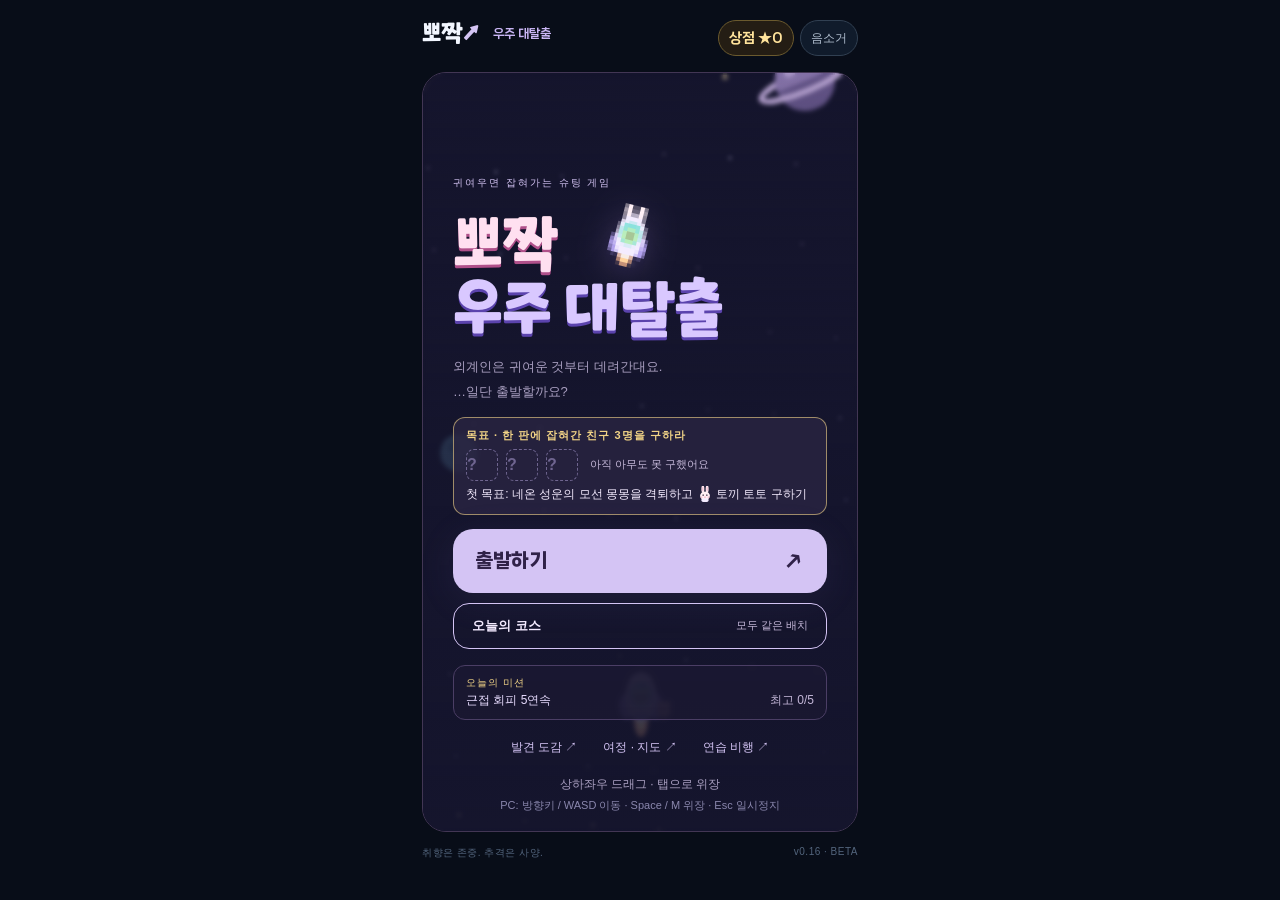
==== web/index.html @ 59419fda "뽀짝 우주 대탈출 v0.16 전체 프로젝트 올리기 - index.html: 웹에서 바로 하는 게임 (GitHub Pages 첫 화면) - web/: 게임 원본 (index.html" ====
<!doctype html>
<html lang="ko">
<head>
  <meta charset="UTF-8">
  <meta name="viewport" content="width=device-width,initial-scale=1,viewport-fit=cover">
  <meta name="theme-color" content="#15152d">
  <title>뽀짝 우주 대탈출</title>
  <link rel="stylesheet" href="style.css">
</head>
<body>
<main class="shell">
  <header>
    <a class="brand" href="./">뽀짝<span>↗&#xFE0E;</span> <small>우주 대탈출</small></a>
    <button id="hangar-open" class="icon shop-open">상점</button>
    <button id="haptic" class="icon" hidden>진동 ON</button>
    <button id="sound" class="icon" aria-label="효과음과 음악 켜기">음소거</button>
  </header>

  <section class="game menu" id="stage">
    <canvas id="game" aria-label="상하좌우로 드래그하여 외계인과 운석을 피하고 탭으로 위장하는 우주선 게임"></canvas>

    <div class="hud">
      <div><small>SCORE</small><strong id="score">0000</strong></div>
      <button id="pause" class="icon" aria-label="일시정지" hidden>Ⅱ</button>
      <div class="best"><small>BEST</small><strong id="best">0000</strong></div>
    </div>

    <div id="alien-panel" class="alien-panel" hidden>
      <div><span id="taste">? 미확인 방문자</span><span id="pursuit">둘러보는 중</span></div>
      <div id="chase-meter" class="chase-meter" role="progressbar" aria-label="외계인 포획 위험" aria-valuenow="0" aria-valuemin="0" aria-valuemax="100"><div id="chase-fill"></div></div>
    </div>
    <div id="boss-bar" class="boss-bar" hidden><div><span id="boss-name"></span><span id="boss-time"></span></div><div class="boss-hp"><div id="boss-fill"></div></div></div>
    <div id="notice" class="notice" role="status" aria-live="polite"></div>
    <div id="scene-caption" class="scene-caption" hidden></div>
    <div id="splash" class="splash" role="status" aria-live="assertive" hidden></div>
    <div id="coach" class="coach" role="status" aria-live="polite" hidden></div>

    <div id="panel" class="overlay">
      <div class="eyebrow">귀여우면 잡혀가는 슈팅 게임</div>
      <h1 class="title-ko">뽀짝<br><span>우주 대탈출</span><img id="mascot" class="rocket-mascot" alt="" aria-hidden="true"></h1>
      <p id="message">외계인은 귀여운 것부터 데려간대요.<br>…일단 출발할까요?</p>
      <div id="result" hidden></div>
      <div id="next-goal" class="next-goal" hidden></div>
      <div id="run-stats" class="run-stats" hidden></div>
      <button id="share" class="share-button" hidden>카톡으로 자랑하기</button>
      <div id="goal" class="goal"></div>
      <button id="start" class="primary">출발하기 <span>↗&#xFE0E;</span></button>
      <button id="course-start" class="course-button">오늘의 코스 <small id="course-best">모두 같은 배치</small></button>
      <div id="daily" class="daily"></div>
      <div class="panel-links"><button id="book-open" class="book-open">발견 도감 ↗&#xFE0E;</button><button id="journey-open" class="book-open">여정 · 지도 ↗&#xFE0E;</button><button id="tutorial-open" class="book-open">연습 비행 ↗&#xFE0E;</button></div>
      <div class="hint">상하좌우 드래그 · 탭으로 위장<br><small>PC: 방향키 / WASD 이동 · Space / M 위장 · Esc 일시정지</small></div>
      <div id="debug" class="debug" hidden></div>
    </div>

    <div id="play-tools" class="play-tools" hidden>
      <div><span id="status"></span><small id="effects"></small></div>
      <div class="tool-buttons"><div id="hyper-gauge" class="hyper-gauge" role="progressbar" aria-label="하이퍼 게이지" aria-valuemin="0" aria-valuemax="100" aria-valuenow="0" hidden><small>⚡</small><span><span id="hyper-fill"></span></span></div><button id="mask" class="mask-button" disabled>위장 ×1</button></div>
    </div>
    <div class="bottom"><span class="trip-wrap"><i></i> <b id="level">네온 성운</b> <span class="trip"><span id="trip-fill"></span></span><span id="trip-goal" class="trip-goal"></span></span><span id="time">00:00</span></div>

    <section id="item-book" class="item-book" role="dialog" aria-modal="true" aria-labelledby="book-title" hidden>
      <div class="book-head"><h2 id="book-title">발견 도감</h2><button id="book-close" class="icon close" aria-label="닫기">✕</button></div>
      <p class="book-rule">처음 보는 물건은 아직 알 수 없어요.<br>직접 먹고 만난 반응이 여기에 남아요.</p>
      <h3 data-h="{paw} 동물 취향" data-s="01–03"></h3><div id="book-animal" class="book-row"></div>
      <h3 data-h="{sparkle} 반짝이 취향" data-s="04–06"></h3><div id="book-shiny" class="book-row"></div>
      <h3 data-h="{swirl} 독특한 취향" data-s="07–09"></h3><div id="book-odd" class="book-row"></div>
      <div id="book-supply" class="book-supply"></div>
      <h3 class="pink" data-h="{antenna} 전리품" data-s="격추해야만 얻어요"></h3><div id="book-trophy" class="book-row trophy-row"></div>
      <p class="book-rule">♥ 표시가 있다면, 직접 본 외계인의 반응이에요.</p>
    </section>

    <section id="share-panel" class="share-panel" role="dialog" aria-modal="true" aria-labelledby="share-title" hidden>
      <div class="book-head"><h2 id="share-title">카톡으로 자랑하기</h2><button id="share-close" class="icon">닫기 ×</button></div>
      <p class="book-rule">이 메시지를 채팅방에 보내면, 친구가 링크를 눌렀을 때 아래 카드가 바로 열리고 같은 기록에 도전할 수 있어요.</p>
      <pre id="share-preview" class="share-preview"></pre>
      <button id="share-app" class="share-button" hidden>카톡·앱으로 보내기</button>
      <button id="share-copy" class="share-button">메시지 복사 → 카톡에 붙여 넣기</button>
      <h3>친구가 보게 될 카드</h3>
      <img id="share-card" class="share-card" alt="친구가 링크를 누르면 보게 될 결과 카드">
    </section>

    <section id="challenge" class="share-panel" role="dialog" aria-modal="true" aria-labelledby="challenge-title" hidden>
      <div class="book-head"><h2 id="challenge-title">친구의 기록</h2><button id="challenge-close" class="icon">닫기 ×</button></div>
      <p id="challenge-text" class="book-rule"></p>
      <img id="challenge-card" class="share-card" alt="친구가 보낸 결과 카드">
      <button id="challenge-go" class="primary">이 기록 깨기 <span>↗&#xFE0E;</span></button>
    </section>

    <section id="journey" class="item-book" role="dialog" aria-modal="true" aria-labelledby="journey-title" hidden>
      <div class="book-head"><h2 id="journey-title">여정 지도</h2><button id="journey-close" class="icon close" aria-label="닫기">✕</button></div>
      <p class="book-rule">행성 끝에는 모선이 기다려요. 모선을 격퇴하면 갇힌 친구를 구해요.</p>
      <h3 data-h="{rocket} 행성 지도" data-s="끝에서 모선이 기다려요"></h3><div id="journey-planets" class="jr-planets"></div>
      <h3 class="pink" data-h="{f_bunny} 구한 친구" data-s="구출 기록"></h3><div id="journey-friends" class="book-row friend-row"></div>
      <h3 class="gold" data-h="{core} 현상수배" data-s="모선을 잡으면 체포 도장"></h3><div id="journey-wanted" class="wanted-row"></div>
      <p class="book-rule">친구가 늘수록 기체가 귀여워져서… UFO가 더 자주 노려요.</p>
    </section>

    <section id="hangar" class="hangar" role="dialog" aria-modal="true" aria-labelledby="hangar-title" hidden>
      <div class="book-head"><h2 id="hangar-title">상점</h2><button id="hangar-close" class="icon close" aria-label="닫기">✕</button></div>
      <div class="hangar-wallet"><small>내 별조각</small><b id="hangar-stars">★ 0</b><span id="hangar-msg" class="hangar-msg" role="status" aria-live="polite"></span></div>
      <div class="hangar-stage">
        <canvas id="hangar-preview" aria-label="장착한 장식과 업그레이드된 우주선 미리보기"></canvas>
        <div class="hangar-level"><span id="hangar-rank">SCOUT</span><span id="hangar-count">장착 0 / 9</span></div>
      </div>
      <h3 class="hangar-h gold" data-h="{sparkle} 업그레이드" data-s="한 번 사면 계속"></h3>
      <div id="hangar-perks" class="skins perks"></div>
      <h3 class="hangar-h" data-h="{rocket} 기체 색" data-s="한 번 사면 계속"></h3>
      <div id="hangar-paints" class="skins"></div>
      <h3 class="hangar-h" data-h="{rocket} 불꽃 색" data-s="한 번 사면 계속"></h3>
      <div id="hangar-flames" class="skins"></div>
      <div class="hangar-info">
        <h3 class="hangar-h mint" data-h="{rabbit} 장식" data-s="구매 X · 판에서 먹으면 달려요"></h3>
        <p class="hangar-note small">게임오버면 떨어져요. 70초 넘어서 같은 장식을 3번 먹으면 황금 각인 — 다음 판부터 금빛으로 달려요.</p>
        <div id="hangar-parts" class="hangar-parts"></div>
        <h3 class="hangar-h pink" data-h="{antenna} 전리품" data-s="격추해야만 떨어져요"></h3>
        <div id="hangar-trophies" class="hangar-parts"></div>
      </div>
      <p class="hangar-note">★별조각은 UFO·모선 격추, 친구 구출, 행성 도착, 오늘의 미션, 버틴 시간으로 모이고 게임오버에도 남아요.<br>✦ 깊은 궤도에서 같은 장식을 3번 먹으면 황금 각인 — 그 뒤로는 먹을 때마다 금빛으로 달려요.</p>
    </section>
  </section>

  <footer><span>취향은 존중. 추격은 사양.</span><span>v0.16 · BETA</span></footer>
</main>
<div id="old-webview" class="old-webview" hidden>
  <b>WebView 업데이트가 필요해요</b>
  <p>이 기기의 Android System WebView가 너무 오래되어 게임을 실행할 수 없어요.<br>Play 스토어에서 "Android System WebView"(또는 Chrome)를 업데이트한 뒤 다시 열어 주세요.</p>
</div>
<script>
  // 오래된 WebView는 game.js를 해석하지 못해 빈 화면이 됩니다. 최신 문법을 쓴 한 줄이 실행되는지로 확인합니다.
  // (eval/new Function 없이 — 보안 정책(CSP)이 엄격한 곳에서도 동작)
  window.__NEON_SYNTAX_OK__ = ({ a: 1 })?.a ?? 0;
</script>
<script>
  (function () {
    var ok = window.__NEON_SYNTAX_OK__ === 1;
    if (!ok || !window.ResizeObserver) {
      document.getElementById('old-webview').hidden = false;
      document.querySelector('.shell').hidden = true;
      window.__NEON_OLD__ = true;
    }
  })();
</script>
<script src="game.js"></script>
</body>
</html>
---- web/style.css ----
/* ── 기본 ─────────────────────────────────────────── */
* { box-sizing: border-box; }
body { margin: 0; background: #080d18; color: #eef7ff; font-family: Arial, 'Malgun Gothic', sans-serif; }
button, a { -webkit-tap-highlight-color: transparent; }
button { font: inherit; cursor: pointer; }
button:disabled { cursor: default; }
button[hidden] { display: none; }
button:focus-visible, a:focus-visible { outline: 3px solid #fff; outline-offset: 4px; }
.ico { width: 16px; height: 16px; image-rendering: pixelated; vertical-align: -3px; }
.ico.big { width: 32px; height: 32px; vertical-align: middle; }
.q { display: block !important; margin: 0 auto; width: 32px; height: 32px; line-height: 32px; font-size: 20px; font-weight: 700; color: #6f6590; }
.book-supply .q { margin: 0; }

/* ── 레이아웃 ─────────────────────────────────────── */
.shell {
  width: min(100%, 480px); margin: auto;
  padding: calc(20px + env(safe-area-inset-top, 0px)) 22px calc(12px + env(safe-area-inset-bottom, 0px));
}
header { height: 52px; display: flex; align-items: flex-start; gap: 6px; }
.brand { margin-right: auto; font-size: 23px; font-weight: 900; text-decoration: none; color: #f2f6ff; letter-spacing: -2px; }
.brand > span { color: #d4c4f4; }
.brand small { font-size: 10px; letter-spacing: 1px; margin-left: 8px; vertical-align: middle; color: #8f9aaa; }
.icon { border: 1px solid #314052; border-radius: 20px; background: #101b2b; color: #b0bdce; font-size: 12px; padding: 8px 10px; white-space: nowrap; min-height: 36px; }
.game {
  height: calc(100vh - 118px); height: min(760px, calc(100dvh - 118px)); min-height: 480px;
  position: relative; border: 1px solid #423654; border-radius: 24px; overflow: hidden; background: #15152d;
}
canvas { display: block; width: 100%; height: 100%; touch-action: none; }
footer { display: flex; justify-content: space-between; font-size: 10px; color: #53657d; padding-top: 14px; letter-spacing: 0.5px; }

/* 앱(WebView) — 화면을 꽉 채움. 상태바·내비게이션바 여백은 Android 쪽에서 처리 */
html.app body { background: #15152d; }
html.app .shell { width: 100%; max-width: 560px; padding: 0; }
html.app header { height: 50px; padding: 8px 14px 0; }
html.app .game { height: calc(100vh - 50px); height: calc(100dvh - 50px); min-height: 0; border: 0; border-radius: 0; }
html.app footer { display: none; }

/* ── HUD ──────────────────────────────────────────── */
.hud { position: absolute; z-index: 4; top: 26px; left: 26px; right: 26px; display: flex; justify-content: space-between; align-items: flex-start; pointer-events: none; }
.hud button { pointer-events: auto; min-width: 44px; min-height: 44px; }
.hud small { display: block; font-size: 10px; letter-spacing: 2px; color: #8f8fb3; margin-bottom: 7px; }
.hud strong { font-size: 24px; font-weight: 500; font-variant-numeric: tabular-nums; letter-spacing: 2px; }
.best { text-align: right; }
.best strong { color: #dfcaff; font-size: 20px; }
.alien-panel { position: absolute; z-index: 2; top: 91px; left: 24px; right: 24px; font-size: 12px; color: #cec4e2; pointer-events: none; }
.alien-panel > div:first-child { display: flex; justify-content: space-between; gap: 8px; }
.alien-panel .hot { color: #ffb6d3; }
.chase-meter { height: 4px; background: #a390bc22; border-radius: 4px; margin-top: 9px; overflow: hidden; }
.chase-meter > div { height: 100%; width: 0; background: #ecb1d0; transition: width 0.1s linear; }
.notice {
  position: absolute; z-index: 2; top: 124px; left: 17px; right: 17px; text-align: center; font-size: 12px; color: #f7dbaa;
  pointer-events: none; line-height: 1.5; overflow: hidden; display: -webkit-box; -webkit-line-clamp: 2; -webkit-box-orient: vertical;
}
.notice:empty { display: none; }
.scene-caption { position: absolute; z-index: 2; top: 39%; left: 10px; right: 10px; text-align: center; font-size: 25px; color: #ffedcb; pointer-events: none; text-shadow: 0 2px 0 #15152d; }
.scene-caption.count { font-size: 56px; font-weight: 900; color: #fff0bf; }
.play-tools {
  position: absolute; z-index: 2; bottom: 44px; left: 22px; right: 22px; display: flex; justify-content: space-between; align-items: flex-end; gap: 8px;
  pointer-events: none; /* 빈 공간에서도 드래그가 캔버스로 전달되도록 */
}
.play-tools > div { color: #ead7ff; font-size: 12px; }
.play-tools small { display: block; font-size: 12px; margin-top: 5px; max-width: 220px; line-height: 1.7; }
.play-tools .lost { color: #9c8eae; font-size: 11px; }
.mask-button { white-space: nowrap; pointer-events: auto; border: 1px solid #9f88c3; border-radius: 15px; background: #342946; color: #f3e8ff; padding: 12px 14px; font-size: 13px; min-height: 44px; }
.mask-button:disabled { opacity: 0.48; }
.bottom { position: absolute; z-index: 1; left: 24px; right: 24px; bottom: 21px; display: flex; justify-content: space-between; font-size: 10px; color: #7d7aa0; letter-spacing: 1px; pointer-events: none; }
.bottom b { font-weight: 400; }
.bottom i { display: inline-block; background: #d4c4f4; width: 5px; height: 5px; border-radius: 50%; margin-right: 6px; }
.play-tools[hidden], .alien-panel[hidden], .scene-caption[hidden] { display: none; }

/* ── 시작 / 결과 패널 ─────────────────────────────── */
.overlay { position: absolute; z-index: 3; inset: 0; padding: 0 30px; display: flex; flex-direction: column; justify-content: center; background: linear-gradient(180deg, #15152d00, #15152d99 45%, #15152de8); backdrop-filter: blur(2px); }
.overlay[hidden] { display: none; }
.eyebrow { font-size: 10px; letter-spacing: 2px; color: #d4c4f4; margin-bottom: 22px; }
h1 { font-size: clamp(54px, 15vw, 78px); line-height: 0.94; letter-spacing: -5px; margin: 0; position: relative; font-weight: 900; }
h1 span { color: #c9b5f4; }
h1 .rocket-mascot { position: absolute; right: 4px; bottom: 6px; width: 64px; height: 64px; image-rendering: pixelated; }
.rocket-mascot { filter: drop-shadow(0 7px 16px #ac87df44); animation: bob 3s ease-in-out infinite; }
@keyframes bob { 0%, 100% { transform: translateY(0) rotate(-12deg); } 50% { transform: translateY(-8px) rotate(-4deg); } }
@media (prefers-reduced-motion: reduce) { .rocket-mascot { animation: none; } }
p { font-size: 13px; line-height: 1.9; color: #a99fc0; margin: 25px 0 28px; }
#result { font-size: 24px; color: #dfcaff; margin: -12px 0 22px; }
.primary { display: flex; justify-content: space-between; align-items: center; border: 0; border-radius: 20px; padding: 19px 22px; background: #d4c4f4; color: #302248; font-weight: 700; font-size: 14px; box-shadow: 0 7px 40px #ac87df14; }
.primary span { font-size: 23px; font-weight: 400; }
.item-guide { display: flex; justify-content: space-between; gap: 5px; font-size: 12px; color: #c2b4da; margin-top: 19px; flex-wrap: wrap; }
.book-open { border: 0; background: transparent; color: #d4c4f4; min-height: 44px; margin-top: 6px; font-size: 12px; }
.hint { text-align: center; font-size: 12px; line-height: 1.8; color: #a99fc0; margin-top: 4px; }
.hint small { color: #8a87ad; font-size: 11px; }

/* ── 도감 ─────────────────────────────────────────── */
.item-book, .hangar { position: absolute; inset: 0; z-index: 8; background: #1c1933; color: #f4ebff; padding: 17px 18px; overflow-y: auto; }
.hangar { z-index: 9; }
.item-book[hidden], .hangar[hidden] { display: none; }
.book-head { display: flex; justify-content: space-between; align-items: center; gap: 10px; }
.book-head h2 { font-size: 20px; margin: 0; }
.book-head .icon { min-height: 44px; }
.book-rule { font-size: 12px; line-height: 1.7; color: #c4b7d8; margin: 8px 0; }
.item-book h3 { font-size: 12px; color: #e0c9ef; margin: 10px 0 5px; }
.book-row { display: grid; grid-template-columns: repeat(3, minmax(0, 1fr)); gap: 7px; }
.book-item { background: #2b2643; border-radius: 10px; padding: 7px 3px; text-align: center; }
.book-item span { display: block; font-size: 12px; color: #f4ebff; }
.book-item small { display: block; font-size: 11px; color: #c7b9d9; margin-top: 3px; }
.book-icon { margin-bottom: 3px; line-height: 0; }
.book-count { color: #8f84a8 !important; font-size: 10px !important; }
.undiscovered small { color: #9c8eae; }
.book-reaction { color: #edb1d2 !important; }
.book-supply { margin-top: 9px; }
.book-supply .book-item { display: flex; align-items: center; justify-content: space-between; padding: 7px 10px; }
.book-supply .book-icon { margin: 0; }
.book-supply small { margin: 0; }
.book-supply .book-item > span:not(.book-icon) { margin-right: auto; margin-left: 7px; }
.item-book p:last-child { margin-bottom: 0; }

/* ── 꾸미기 ───────────────────────────────────────── */
.hangar { padding: 18px; }
.hangar-level { display: flex; justify-content: space-between; align-items: center; margin-top: 17px; font-size: 11px; color: #c8b4e4; }
.hangar-level > span:first-child { letter-spacing: 3px; color: #f2d487; }
#hangar-preview { display: block; width: 100%; height: 180px; touch-action: auto; }
.hangar-parts { display: grid; grid-template-columns: repeat(3, minmax(0, 1fr)); gap: 7px; }
.hangar-part { border: 1px solid #4b3e65; background: #29233e; color: #c7b8df; border-radius: 10px; min-height: 64px; padding: 6px 3px; }
.hangar-part[aria-pressed='true'] { background: #49365d; border-color: #efd68f; color: #fff0bf; }
.hangar-part > span { display: block; line-height: 0; }
.hangar-part > span.q { font-size: 21px; line-height: 32px; }
.hangar-part > small { display: block; margin-top: 3px; font-size: 11px; }
.hangar-part > em { display: block; font-style: normal; font-size: 10px; color: #a99fc0; margin-top: 2px; }
.hangar-part.locked .ico { opacity: 0.45; }
.hangar-part.locked:disabled { opacity: 0.75; }
.hangar-part.gold { border-color: #f6d47a; box-shadow: inset 0 0 0 1px #f6d47a55; }
.hangar-part.gold > em { color: #f6d47a; }
.hangar-part:disabled { cursor: default; }
.hangar-note { font-size: 12px; line-height: 1.7; color: #beafcf; margin: 13px 0 0; }

/* ── 작은 화면 ────────────────────────────────────── */
@media (max-height: 720px) {
  .shell { padding-top: calc(8px + env(safe-area-inset-top, 0px)); }
  header { height: 44px; }
  .game { min-height: 400px; height: calc(100vh - 89px); height: calc(100dvh - 89px); }
  .eyebrow { margin-bottom: 13px; }
  h1 { font-size: 56px; }
  p { margin: 15px 0; }
  footer { padding-top: 8px; }
}
@media (max-width: 360px) {
  .overlay { padding: 0 22px; }
  .alien-panel { left: 18px; right: 18px; }
  .play-tools { left: 16px; right: 16px; }
  h1 { font-size: 58px; }
  .brand small { display: none; }
  .item-book { padding: 17px 12px; }
  .book-row { gap: 5px; }
  .hangar { padding: 15px 13px; }
}

/* ── v0.9 ─────────────────────────────────────────── */
/* HUD 글자 그림자: 배경 띠를 옅게 해도 운석 위에서 읽히도록 */
.hud strong, .hud small, .alien-panel, .notice, .play-tools > div, .bottom {
  text-shadow: 0 0 3px #15152d, 0 1px 0 #15152d, 0 0 8px #15152dcc;
}
.daily { margin-top: 16px; padding: 10px 12px; border: 1px solid #4b3e65; border-radius: 12px; background: #1c1933cc; font-size: 12px; color: #e8dcff; display: grid; grid-template-columns: 1fr auto; gap: 2px 8px; }
.daily small { grid-column: 1 / -1; font-size: 10px; letter-spacing: 1px; color: #f2d487; }
.daily em { font-style: normal; color: #c4b7d8; white-space: nowrap; }
.daily b { color: #a5f8d5; font-weight: 700; }
.run-stats { margin: -10px 0 18px; display: grid; gap: 4px; font-size: 12px; color: #c4b7d8; }
.run-stats > div { display: flex; justify-content: space-between; gap: 10px; border-bottom: 1px dashed #3b3156; padding-bottom: 3px; }
.run-stats b { color: #f4ebff; font-weight: 500; text-align: right; }
.run-stats[hidden], .debug[hidden] { display: none; }
.debug { margin-top: 10px; font-size: 10px; color: #a5f8d5; }
.debug pre { white-space: pre-wrap; margin: 0 0 6px; font-family: monospace; }
.old-webview { max-width: 420px; margin: 30vh auto 0; padding: 0 24px; text-align: center; color: #eef7ff; }
.old-webview p { color: #c4b7d8; }
.old-webview[hidden], .shell[hidden] { display: none; }
@media (max-height: 760px) {
  .item-guide { display: none; }
  .daily { margin-top: 12px; }
  p { margin: 12px 0 16px; }
}
/* 결과 화면은 기록이 잘 보이도록 타이틀을 접습니다 */
.overlay.over .eyebrow, .overlay.over h1, .overlay.over .item-guide { display: none; }
.overlay.over p { margin-top: 0; }
.book-item .q { font-size: 20px; }
/* 메뉴(시작·일시정지·결과)가 열려 있으면 HUD를 숨겨 작은 화면에서도 겹치지 않게 */
.game.menu .hud, .game.menu .bottom, .game.menu .alien-panel, .game.menu .play-tools, .game.menu .notice { visibility: hidden; }
/* 하이퍼 드리프트 버튼: 충전됐을 때만 나타나 빛남 */
.tool-buttons { display: flex; gap: 8px; align-items: flex-end; pointer-events: none; }
.hyper-button { white-space: nowrap; pointer-events: auto; border: 1px solid #a5f8d5; border-radius: 15px; background: #183a35; color: #e6fff6; padding: 12px 14px; font-size: 13px; font-weight: 700; min-height: 44px; animation: hyperGlow 0.8s ease-in-out infinite alternate; }
@keyframes hyperGlow { from { box-shadow: 0 0 0 0 #a5f8d500; } to { box-shadow: 0 0 18px 2px #a5f8d588; } }
@media (prefers-reduced-motion: reduce) { .hyper-button { animation: none; box-shadow: 0 0 12px 2px #a5f8d566; } }

/* ── v0.10: 여정 · 보스 · 공유 ─────────────────────── */
.boss-bar { position: absolute; z-index: 2; top: 91px; left: 24px; right: 24px; font-size: 12px; color: #ffe0f0; pointer-events: none; text-shadow: 0 0 3px #15152d, 0 1px 0 #15152d; }
.boss-bar[hidden] { display: none; }
.boss-bar > div:first-child { display: flex; justify-content: space-between; gap: 8px; font-weight: 700; }
.boss-hp { height: 6px; margin-top: 7px; background: #4b3e6588; border-radius: 3px; overflow: hidden; }
.boss-hp > div { height: 100%; width: 100%; background: #ffb6d3; transition: width 0.1s linear; }
.trip-wrap { display: inline-flex; align-items: center; gap: 6px; }
.trip { display: inline-block; width: 64px; height: 4px; background: #4b3e6588; border-radius: 2px; overflow: hidden; vertical-align: middle; }
.trip > span { display: block; height: 100%; width: 0; background: #d4c4f4; }
.course-button { margin-top: 10px; display: flex; justify-content: space-between; align-items: center; gap: 8px; border: 1px solid #d4c4f4; border-radius: 16px; padding: 13px 18px; background: transparent; color: #f4ebff; font-weight: 700; font-size: 13px; }
.course-button small { font-weight: 400; color: #c4b7d8; font-size: 11px; }
.course-button[hidden] { display: none; }
.panel-links { display: flex; justify-content: center; gap: 18px; }
.share-button { margin: -8px 0 14px; border: 1px solid #a5f8d5; border-radius: 14px; padding: 11px 14px; background: #183a35; color: #e6fff6; font-weight: 700; font-size: 13px; }
.share-button[hidden], .share-text[hidden] { display: none; }
.share-text { width: 100%; min-height: 84px; margin: -6px 0 14px; border-radius: 10px; border: 1px solid #4b3e65; background: #1c1933; color: #f4ebff; font: 12px/1.5 monospace; padding: 8px; resize: none; }
.jr-planets { display: grid; gap: 6px; }
.jr-planet { display: grid; grid-template-columns: 14px 1fr auto; align-items: center; gap: 8px; background: #2b2643; border-radius: 10px; padding: 8px 10px; font-size: 12px; }
.jr-planet .dot { width: 12px; height: 12px; border-radius: 50%; }
.jr-planet small { color: #c4b7d8; font-size: 11px; }
.jr-planet.locked b { color: #6f6590; }
.wanted-row { display: grid; grid-template-columns: repeat(3, minmax(0, 1fr)); gap: 7px; }
.wanted { position: relative; background: #e9dcc2; color: #3b2b2b; border-radius: 6px; padding: 8px 6px 34px; text-align: center; overflow: hidden; min-height: 112px; }
.wanted small { display: block; font-size: 10px; letter-spacing: 2px; font-weight: 700; }
.wanted b { display: block; font-size: 11px; margin-top: 4px; line-height: 1.3; }
.wanted em { display: block; font-style: normal; font-size: 10px; color: #6b5a4a; margin-top: 4px; line-height: 1.3; }
.wanted i { position: absolute; inset: auto 0 8px 0; transform: rotate(-8deg); font-style: normal; font-weight: 900; font-size: 15px; color: #d6455d; border: 2px solid #d6455d; border-radius: 6px; width: 72%; margin: 0 auto; opacity: 0; }
.wanted.got i { opacity: 0.85; }
@media (max-height: 760px) { .course-button { margin-top: 8px; padding: 10px 16px; } }
/* 하이퍼 게이지: 근접 회피·아이템·격퇴로 차오름 */
.hyper-gauge { display: flex; align-items: center; gap: 5px; pointer-events: none; color: #a5f8d5; font-size: 12px; padding-bottom: 14px; }
.hyper-gauge[hidden] { display: none; }
.hyper-gauge > span { display: block; width: 46px; height: 6px; border-radius: 3px; background: #4b3e6588; overflow: hidden; }
.hyper-gauge > span > span { display: block; height: 100%; width: 0; background: #a5f8d5; transition: width 0.15s linear; }

/* ── v0.12: 큰 알림 · 목표 안내 ─────────────────── */
.splash { position: absolute; z-index: 6; top: 27%; left: 8px; right: 8px; text-align: center; pointer-events: none; }
.splash[hidden] { display: none; }
.splash b { display: block; font-size: clamp(34px, 11vw, 50px); font-weight: 900; letter-spacing: -1px; line-height: 1.05; color: #e6fff6;
  text-shadow: 0 0 22px var(--glow, #a5f8d5), 0 3px 0 #15152d, 0 0 2px #15152d; }
.splash small { display: block; margin-top: 10px; font-size: 14px; font-weight: 700; color: #f4ebff; text-shadow: 0 0 4px #15152d, 0 1px 0 #15152d; }
.splash small .ico { width: 20px; height: 20px; vertical-align: -5px; }
.splash.hyper { --glow: #a5f8d5; }
.splash.boss { --glow: #ff8fb8; }
.splash.boss b { color: #ffe0f0; }
.splash.win { --glow: #f6d47a; }
.splash.win b { color: #fff3c4; }
.splash.planet { --glow: #c9b5f4; }
.splash.planet b { font-size: clamp(24px, 7.5vw, 34px); color: #f4ebff; }
.splash.planet b .ico, .splash b .ico { width: 32px; height: 32px; vertical-align: -6px; }
.splash.show b { animation: splashPop 0.42s cubic-bezier(0.2, 1.6, 0.4, 1) both, splashPulse 0.5s ease-in-out 0.42s 3 alternate; }
.splash.show small { animation: splashUp 0.35s ease-out 0.12s both; }
@keyframes splashPop { from { transform: scale(0.3) rotate(-6deg); opacity: 0; } to { transform: scale(1) rotate(0); opacity: 1; } }
@keyframes splashPulse { to { transform: scale(1.06); } }
@keyframes splashUp { from { transform: translateY(10px); opacity: 0; } to { transform: none; opacity: 1; } }
@media (prefers-reduced-motion: reduce) { .splash.show b, .splash.show small { animation: none; } }
.goal { margin: 0 0 14px; padding: 10px 12px; border: 1px solid #f2d48799; border-radius: 12px; background: #2b2643cc; }
.goal small { display: block; font-size: 11px; letter-spacing: 1px; color: #f2d487; font-weight: 700; }
.goal-slots { display: flex; gap: 8px; margin: 6px 0 4px; }
.goal-slots .q { margin: 0; width: 32px; height: 32px; line-height: 30px; border: 1px dashed #6f6590; border-radius: 8px; font-size: 16px; }
.goal p { margin: 0; font-size: 12px; line-height: 1.6; color: #f4ebff; }
.goal p .ico { vertical-align: -4px; }
.overlay.over .goal { display: none; }
.next-goal { margin: -10px 0 14px; padding: 8px 10px; border-radius: 10px; background: #2b2643; border: 1px solid #f2d48799; font-size: 13px; color: #fff3c4; line-height: 1.5; }
.next-goal[hidden] { display: none; }
.trip-goal .ico { width: 16px; height: 16px; vertical-align: -4px; }
.overlay p#message { margin: 14px 0 12px; }
@media (max-height: 760px) { .goal { margin-bottom: 10px; padding: 8px 10px; } .goal-slots .ico.big, .goal-slots .q { width: 26px; height: 26px; line-height: 24px; } }

/* ── v0.13: 별조각 상점 · 전리품 ─────────────────── */
.hangar-wallet { display: flex; align-items: baseline; gap: 10px; margin-top: 8px; }
.hangar-wallet b { color: #ffe39b; font-size: 18px; }
.hangar-msg { font-size: 12px; color: #c4b7d8; }
.hangar-h { font-size: 12px; color: #e0c9ef; margin: 12px 0 6px; }
.hangar-part.shop { border-style: dashed; color: #e8dcff; }
.hangar-part.shop > em { color: #ffe39b; }
.hangar-part.shop .ico { opacity: 0.7; }
.hangar-part.armed, .skin.armed { border-color: #ffe39b; box-shadow: 0 0 0 2px #ffe39b55; }
.hangar-part.trophy { border-color: #ff8fb8; }
.hangar-part.trophy > em { color: #ffb6d3; }
.skins { display: grid; grid-template-columns: repeat(auto-fill, minmax(92px, 1fr)); gap: 7px; }
.skin { border: 1px solid #4b3e65; background: #29233e; color: #e8dcff; border-radius: 10px; padding: 7px 6px; text-align: left; display: grid; gap: 2px; }
.skin i { display: block; height: 10px; border-radius: 5px; margin-bottom: 3px; }
.skin small { font-size: 11px; }
.skin em { font-style: normal; font-size: 10px; color: #a99fc0; }
.skin.shop em { color: #ffe39b; }
.skin.on { border-color: #a5f8d5; background: #213a3a; }
.skin.on em { color: #a5f8d5; }
.ico.seen { filter: grayscale(0.7) brightness(0.8); opacity: 0.75; }
.goal-slots em { font-style: normal; font-size: 11px; color: #c4b7d8; align-self: center; margin-left: 4px; }
.lost-line { color: #ffb6d3; font-size: 12px; }
.hangar-part.info:disabled { opacity: 1; cursor: default; }
.hangar-part.info.locked:disabled { opacity: 0.55; }

/* ── v0.15: 결과 한 줄 · 공유 · 친구 기록 ─────────── */
.next-goal { display: flex; align-items: baseline; gap: 10px; padding: 8px 12px; }
.next-goal small { font-size: 11px; color: #f2d487; letter-spacing: 1px; white-space: nowrap; }
.next-goal b { font-size: 15px; color: #fff3c4; }
.run-stats details { margin-top: 2px; }
.run-stats summary { cursor: pointer; font-size: 12px; color: #a99fc0; padding: 4px 0; list-style: none; }
.run-stats summary::after { content: ' ▾'; }
.run-stats details[open] summary::after { content: ' ▴'; }
.run-stats details > div { display: flex; justify-content: space-between; gap: 10px; border-bottom: 1px dashed #3b3156; padding: 3px 0; }
.share-panel { position: absolute; inset: 0; z-index: 10; background: #1c1933; color: #f4ebff; padding: 17px 18px; overflow-y: auto; display: flex; flex-direction: column; gap: 10px; }
.share-panel[hidden] { display: none; }
.share-panel h3 { font-size: 12px; color: #e0c9ef; margin: 6px 0 0; }
.share-preview { margin: 0; padding: 12px; border-radius: 12px; background: #fef01b; color: #1c1c1c; font: 13px/1.6 -apple-system, 'Apple SD Gothic Neo', 'Malgun Gothic', sans-serif; white-space: pre-wrap; word-break: break-all; user-select: text; -webkit-user-select: text; }
.share-panel .share-button { margin: 0; }
.share-card { width: 100%; max-width: 360px; align-self: center; border-radius: 14px; box-shadow: 0 6px 24px #0008; }
#challenge .primary { margin-top: 4px; }
/* 작은 화면: 시작·결과 패널이 넘치지 않게 — 들어가면 가운데, 넘치면 스크롤 */
.overlay { overflow-y: auto; justify-content: flex-start; padding-top: 14px; padding-bottom: 14px; }
.overlay > :first-child { margin-top: auto; }
.overlay > :last-child { margin-bottom: auto; }
@media (max-height: 700px) {
  .overlay:not(.over) .eyebrow, .overlay .hint { display: none; }
  h1 { font-size: 44px; letter-spacing: -3px; }
  h1 .rocket-mascot { width: 48px; height: 48px; }
  .overlay p#message { margin: 8px 0; font-size: 12px; line-height: 1.6; }
  .goal { padding: 7px 10px; margin-bottom: 8px; }
  .goal p { font-size: 11px; }
  .primary { padding: 15px 20px; }
  .course-button { padding: 9px 14px; margin-top: 6px; }
  .daily { margin-top: 8px; padding: 7px 10px; }
  .book-open { min-height: 36px; }
}

/* ── v0.16 연습 비행(튜토리얼) · 별탄 업그레이드 ── */
.coach { position: absolute; z-index: 5; top: 158px; left: 16px; right: 16px; margin: 0 auto; max-width: 360px; padding: 12px 14px 12px;
  border-radius: 16px; background: #1b1638e6; border: 2px solid #c9b5f4; box-shadow: 0 6px 0 #0b0920aa; text-align: center; pointer-events: none; }
.coach[hidden] { display: none; }
.coach small { display: block; font-size: 11px; letter-spacing: 1px; color: #c9b5f4; font-weight: 700; }
.coach b { display: block; margin-top: 4px; font-size: 20px; line-height: 1.25; color: #fff; font-weight: 900; }
.coach span { display: block; margin-top: 4px; font-size: 12px; color: #e0d6f4; }
.coach span:empty { display: none; }
.coach button { pointer-events: auto; position: absolute; top: 6px; right: 8px; border: 0; background: transparent; color: #a99fc0; font-size: 11px; padding: 4px 6px; text-decoration: underline; }
.coach.ok { border-color: #a5f8d5; }
.coach.ok b { color: #a5f8d5; animation: coachPop 0.35s cubic-bezier(0.2, 1.6, 0.4, 1) both; }
@keyframes coachPop { from { transform: scale(0.7); opacity: 0; } to { transform: scale(1); opacity: 1; } }
.mask-button.tut-pulse { animation: tutPulse 0.7s ease-in-out infinite alternate; border-color: #ffe39b; }
@keyframes tutPulse { from { box-shadow: 0 0 0 0 #ffe39b00; transform: scale(1); } to { box-shadow: 0 0 0 7px #ffe39b66; transform: scale(1.08); } }
@media (prefers-reduced-motion: reduce) { .mask-button.tut-pulse, .coach.ok b { animation: none; } }
.skins.perks { grid-template-columns: 1fr; }
.skin.perk i { background: linear-gradient(90deg, #fff1a5 30%, #f6d47a 30% 65%, #a5f8d5 65%); }
.skin.perk:disabled { opacity: 1; }
@media (max-height: 700px) { .coach { top: 128px; padding: 9px 12px; } .coach b { font-size: 17px; } }
.panel-links { flex-wrap: wrap; gap: 6px 14px; }
.coach.under { opacity: 0; }
.hangar-part.info { text-align: center; cursor: default; border-style: dashed; }
.hangar-note.small { margin: 2px 0 6px; font-size: 11px; }
.hangar-wallet b { color: #ffe39b; white-space: nowrap; }
/* v0.16 게임 이름: 뽀짝 우주 대탈출 */
h1.title-ko { font-size: clamp(34px, 12vw, 62px); letter-spacing: -2px; line-height: 1.02; }
h1.title-ko span { white-space: nowrap; }
h1.title-ko .rocket-mascot { top: 2px; bottom: auto; }
@media (max-height: 760px) { h1.title-ko { font-size: min(46px, 11.5vw); } }
.brand { letter-spacing: -1px; }

/* ═══ v0.16 디자인 정리: 제목·알림 = 원스토어 모바일 POP체(fonts/LICENSE-ONEMobilePOP.txt) · 보조 = 나눔스퀘어 네오(OFL) · 상점 · 도감 · 여정 ═══ */
@font-face { font-family: 'OnePop'; src: url('fonts/onemobilepop.woff') format('woff'); font-display: swap; } /* 게임 제목 로고 전용(로고 사용 허용 글꼴) */
@font-face { font-family: 'NSN'; src: url('fonts/nsn-eb.woff2') format('woff2'); font-weight: 800; font-display: swap; }
@font-face { font-family: 'NSN'; src: url('fonts/nsn-hv.woff2') format('woff2'); font-weight: 900; font-display: swap; }
:root { --label: 'NSN', 'Apple SD Gothic Neo', 'Malgun Gothic', sans-serif; --cute: 'OnePop', 'Apple SD Gothic Neo', 'Malgun Gothic', sans-serif; --card: #2c2548; --card2: #241f3d; --line: #ffffff14; }
.brand, h1.title-ko, .book-head h2, .splash b, .coach b, .primary, .wanted b, .hangar-wallet b, .item-book h3, .hangar-h, .share-panel h2, .shop-open { font-family: var(--cute); font-weight: 400; }
.brand { font-size: 25px; letter-spacing: 0; }
.brand small { font-family: var(--cute); font-size: 12px; letter-spacing: 0; color: #c9b5f4; }
h1.title-ko { letter-spacing: 0; line-height: 1.04; color: #ffe0f0; text-shadow: 0 4px 0 #b0508a, 0 0 18px #ff8fb855; }
h1.title-ko span { color: #d9c8ff; text-shadow: 0 4px 0 #5b43ad, 0 0 18px #a58bff55; }
.splash b { letter-spacing: 0; }
.coach b { font-size: 22px; }
.primary { font-size: 20px; }
.shop-open { font-size: 14px; color: #ffe39b; border-color: #6b5a2e; background: #241d14; }

/* 공통 창(상점·도감·여정·공유) */
.item-book, .hangar, .share-panel {
  background: radial-gradient(130% 55% at 50% 0%, #34296a 0%, #1f1a3d 48%, #181430 100%) fixed, #181430;
  padding: 0 16px 22px;
}
.book-head { position: sticky; top: 0; z-index: 3; margin: 0 -16px 4px; padding: 14px 16px 10px;
  background: linear-gradient(180deg, #221c45 70%, #221c4500); }
.book-head h2 { font-size: 26px; color: #fff; display: flex; align-items: center; gap: 8px; text-shadow: 0 3px 0 #120e28; }
.chip { font-family: var(--cute); font-style: normal; font-size: 13px; color: #1c1933; background: #c9b5f4; border-radius: 99px; padding: 3px 9px 2px; text-shadow: none; }
.icon.close { width: 42px; height: 42px; min-height: 42px; padding: 0; border-radius: 50%; font-size: 15px; color: #f4ebff; background: #ffffff12; border: 1px solid #ffffff22; }
.book-rule { background: #ffffff0a; border: 1px solid var(--line); border-radius: 12px; padding: 9px 12px; margin: 4px 0 6px; font-size: 12px; line-height: 1.6; }

/* 섹션 제목: 왼쪽 색 막대 + 도트 아이콘 + 오른쪽 설명 */
.item-book h3, .hangar-h { --acc: #c9b5f4; display: flex; align-items: center; gap: 8px; margin: 20px 0 9px; font-size: 17px; color: #f4ebff; }
.item-book h3 > span, .hangar-h > span { display: inline-flex; align-items: center; gap: 6px; }
.item-book h3 .ico, .hangar-h .ico { width: 22px; height: 22px; }
.item-book h3::before, .hangar-h::before { content: ''; width: 4px; height: 18px; border-radius: 2px; background: var(--acc); flex: none; }
.item-book h3 > small, .hangar-h > small { margin-left: auto; font-family: Arial, 'Malgun Gothic', sans-serif; font-size: 11px; color: #a99fc0; }
.item-book h3.pink, .hangar-h.pink { --acc: #ff8fb8; }
.item-book h3.gold, .hangar-h.gold { --acc: #f6d47a; }
.hangar-h.mint { --acc: #a5f8d5; }
#book-animal { --acc: #a5f8d5; } #book-shiny { --acc: #f6d47a; } #book-odd { --acc: #c9b5f4; } .trophy-row, .friend-row { --acc: #ff8fb8; }

/* 카드 */
.book-item, .hangar-part, .skin, .jr-planet {
  background: linear-gradient(180deg, var(--card) 0%, var(--card2) 100%); border: 1px solid var(--line); border-radius: 14px;
  box-shadow: inset 0 1px 0 #ffffff14, 0 3px 0 #0f0c22;
}
.book-row, .hangar-parts { gap: 8px; }
.book-item, .hangar-part { padding: 10px 4px 9px; min-height: 108px; display: flex; flex-direction: column; align-items: center; }
.book-icon, .hangar-part > span { width: 46px; height: 46px; margin: 0 auto 6px; border-radius: 50%; display: grid !important; place-items: center; line-height: 0;
  background: #17132c; box-shadow: inset 0 0 0 2px var(--acc, #4b3e65), 0 0 12px -4px var(--acc, transparent); }
.book-item span:not(.book-icon) { font-family: var(--cute); font-size: 14px; }
.book-item small { font-size: 11px; line-height: 1.35; }
.book-count { display: inline-block; margin-top: 6px !important; padding: 1px 8px; border-radius: 99px; background: #17132c; color: #c9b5f4 !important; }
.book-item.undiscovered, .hangar-part.locked { background: repeating-linear-gradient(135deg, #221d3a 0 6px, #1f1a35 6px 12px); box-shadow: inset 0 0 0 1px #ffffff10; }
.book-item.undiscovered .book-icon, .hangar-part.locked > span { box-shadow: inset 0 0 0 2px #3b3358; }
.book-item .q, .hangar-part > span.q { font-family: var(--cute); font-size: 22px; line-height: 1; color: #6f6590; }
.book-item.undiscovered span:not(.book-icon) { color: #8f84a8; }
.book-supply .book-item { min-height: 0; flex-direction: row; padding: 9px 12px; }
.book-supply .book-icon { width: 34px; height: 34px; margin: 0; }

/* 상점 */
.hangar-wallet { display: grid; grid-template-columns: auto 1fr; grid-template-areas: 'label label' 'num msg'; align-items: center; column-gap: 12px; row-gap: 0;
  margin-top: 2px; padding: 11px 16px; border-radius: 16px; background: linear-gradient(135deg, #4a3a16, #2b2414); border: 1px solid #f6d47a66; box-shadow: inset 0 1px 0 #fff3c433, 0 3px 0 #0f0c22; }
.hangar-wallet > small { grid-area: label; font-size: 11px; color: #e8d39b; }
.hangar-wallet b { grid-area: num; font-size: 32px; line-height: 1.1; color: #ffe39b; text-shadow: 0 3px 0 #7a5a12; }
.hangar-wallet .hangar-msg { grid-area: msg; font-size: 12px; line-height: 1.45; color: #f4e6c0; }
.hangar-stage { position: relative; margin-top: 12px; border-radius: 18px; overflow: hidden; border: 1px solid var(--line);
  background: radial-gradient(60% 70% at 50% 60%, #3b2f73 0%, #1c1736 70%); box-shadow: inset 0 -18px 0 #1a1530; }
.hangar-stage canvas { display: block; }
.hangar-stage .hangar-level { position: absolute; left: 12px; right: 12px; top: 10px; margin: 0; }
.hangar-level > span { background: #17132ccc; border-radius: 99px; padding: 3px 10px; }
.skins { gap: 8px; grid-template-columns: repeat(auto-fill, minmax(96px, 1fr)); }
.skin { padding: 10px 8px; gap: 4px; justify-items: start; min-height: 86px; align-content: start; }
.skin i { width: 30px; height: 30px; border-radius: 50%; margin: 0 0 3px; box-shadow: inset 0 0 0 2px #ffffff33, 0 2px 0 #0f0c22; }
.skin small { font-size: 12px; color: #f4ebff; }
.skin em { font-size: 11px; font-weight: 700; border-radius: 99px; padding: 2px 8px; background: #17132c; }
.skin.shop em { background: #ffe39b22; color: #ffe39b; }
.skin.on { background: linear-gradient(180deg, #24463f, #1c3430); border-color: #a5f8d588; }
.skin.on em { background: #a5f8d522; }
.skin.armed { animation: armedPulse 0.5s ease-in-out infinite alternate; }
@keyframes armedPulse { to { box-shadow: 0 0 0 3px #ffe39b88, 0 3px 0 #0f0c22; } }
.skins.perks { grid-template-columns: 1fr; }
.skin.perk { grid-template-columns: 40px 1fr auto; grid-template-areas: 'ic name price'; align-items: center; min-height: 0; padding: 11px 12px; }
.skin.perk i { grid-area: ic; width: 36px; height: 36px; border-radius: 12px; margin: 0;
  background: radial-gradient(circle at 50% 45%, #fff6c8 0 22%, #f6d47a 23% 45%, #6b4f12 46%); }
.skin.perk small { grid-area: name; font-size: 13px; line-height: 1.4; }
.skin.perk em { grid-area: price; }
.hangar-info { margin-top: 22px; padding: 2px 12px 12px; border-radius: 16px; border: 1px dashed #ffffff22; background: #ffffff06; }
.hangar-info .hangar-h { margin-top: 14px; }
.hangar-part { min-height: 100px; }
.hangar-part > small { font-family: var(--cute); font-size: 13px; }
.hangar-part.gold { box-shadow: inset 0 0 0 1px #f6d47a88, 0 3px 0 #0f0c22; --acc: #f6d47a; }
.hangar-part.trophy { --acc: #ff8fb8; }
#hangar-parts { --acc: #a5f8d5; }
.hangar-note { background: #ffffff0a; border-radius: 12px; padding: 10px 12px; }
.hangar-note.small { background: none; padding: 0; margin: 0 0 10px; }

/* 여정 지도: 세로 항로 */
.jr-planets { position: relative; gap: 10px; padding-left: 4px; }
.jr-planets::before { content: ''; position: absolute; left: 26px; top: 18px; bottom: 18px; border-left: 3px dotted #6f6590; }
.jr-planet { position: relative; grid-template-columns: 44px 1fr auto; padding: 10px 12px 10px 8px; font-size: 14px; }
.jr-planet .dot { width: 34px; height: 34px; margin-left: 2px; box-shadow: inset -6px -6px 0 #00000033, inset 4px 4px 0 #ffffff22, 0 0 0 3px #17132c, 0 0 14px -2px currentColor; }
.jr-planet b { font-family: var(--cute); font-weight: 400; font-size: 17px; }
.jr-planet small { border-radius: 99px; padding: 3px 9px; background: #17132c; font-weight: 700; }
.jr-planet.locked { background: repeating-linear-gradient(135deg, #221d3a 0 6px, #1f1a35 6px 12px); }
.jr-planet.locked .dot { box-shadow: 0 0 0 3px #17132c; }

/* 현상수배 포스터 */
.wanted-row { gap: 8px; }
.wanted { background: #f1e3c4; border-radius: 4px; padding: 9px 6px 40px; min-height: 150px; box-shadow: inset 0 0 0 3px #f1e3c4, inset 0 0 0 4px #9b7d55, 0 4px 0 #0f0c22; transform: rotate(-1.2deg); }
.wanted:nth-child(2) { transform: rotate(1deg); }
.wanted:nth-child(3) { transform: rotate(-0.4deg); }
.wanted::before { content: ''; position: absolute; top: 3px; left: 50%; width: 10px; height: 10px; margin-left: -5px; border-radius: 50%; background: #ff8fb8; box-shadow: 0 1px 0 #7a2a46; }
.wanted small { margin-top: 8px; font-family: var(--cute); font-weight: 400; font-size: 14px; letter-spacing: 3px; color: #6b3a2a; }
.wanted b { font-size: 13px; line-height: 1.3; margin-top: 6px; color: #3b2b2b; }
.wanted em { font-size: 10px; }
.wanted i { font-family: var(--cute); font-weight: 400; font-size: 18px; bottom: 10px; }
.wanted:not(.got) i { opacity: 0; }

@media (max-width: 360px) {
  .item-book, .hangar, .share-panel { padding: 0 11px 18px; }
  .book-head { margin: 0 -11px 4px; padding: 12px 11px 8px; }
  .book-head h2 { font-size: 22px; }
  .book-item, .hangar-part { min-height: 100px; }
  .book-icon, .hangar-part > span { width: 40px; height: 40px; }
}
h1.title-ko .rocket-mascot { left: 2.35em; right: auto; top: -0.12em; bottom: auto; width: 1em; height: 1em; transform: rotate(14deg); }

/* 보조 글자(버튼·섹션 제목·이름표)는 나눔스퀘어 네오 — 제목(POP체)과 위아래가 똑같지 않게 */
.primary, .shop-open, .brand small, .item-book h3, .hangar-h, .chip, .hangar-wallet b, .wanted small, .wanted b, .wanted i,
.book-item span:not(.book-icon), .hangar-part > small, .jr-planet b, .splash small, .coach small, .skin small { font-family: var(--label); font-weight: 800; }
.primary, .hangar-wallet b, .wanted i, .splash small { font-weight: 900; }
.primary { font-size: 19px; }
.brand { font-size: 24px; }
.brand small { font-size: 12px; }
.item-book h3, .hangar-h { font-size: 16px; }
.book-head h2 { font-size: 27px; }
.splash small { font-size: 15px; }
h1.title-ko { text-shadow: 0 3px 0 #b0508a; }
h1.title-ko span { text-shadow: 0 3px 0 #5b43ad; }
/* 게임 제목(로고) = 원스토어 모바일 POP체 — 로고 사용이 허용된 글꼴 */
h1.title-ko, .brand, .book-head h2, .share-panel h2 { font-family: 'OnePop', var(--cute); font-weight: 400; }
h1.title-ko { letter-spacing: -1px; }
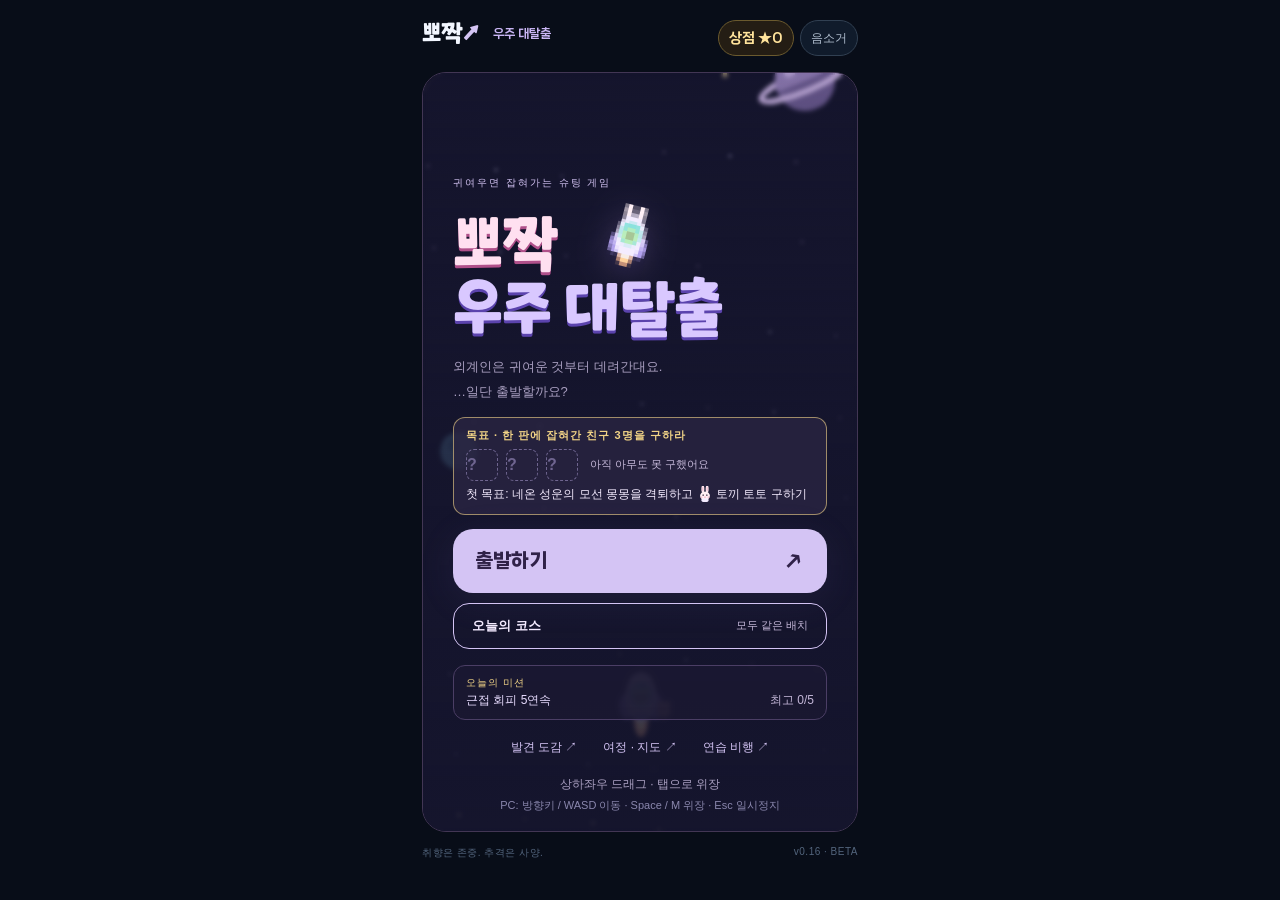
==== commit ca9b69a5: "웹 앱 아이콘 · 홈 화면 추가 · 카톡 링크 미리보기 추가 - 브라우저 탭 아이콘(favicon), 아이폰·안드로이드 홈 화면 아이콘 - manifest.webmanifest: " ====
--- a/web/index.html
+++ b/web/index.html
@@ -5,6 +5,24 @@
   <meta name="viewport" content="width=device-width,initial-scale=1,viewport-fit=cover">
   <meta name="theme-color" content="#15152d">
   <title>뽀짝 우주 대탈출</title>
+  <meta name="description" content="외계인은 귀여운 것부터 잡아간다! 한 손으로 운석을 피하고 친구를 구하는 도트 슈팅 게임">
+  <!-- 앱 아이콘: 브라우저 탭 · 홈 화면에 추가 · 카톡 링크 미리보기 -->
+  <link rel="icon" type="image/png" sizes="32x32" href="icons/favicon-32.png">
+  <link rel="icon" type="image/png" sizes="16x16" href="icons/favicon-16.png">
+  <link rel="apple-touch-icon" href="icons/apple-touch-icon.png">
+  <link rel="manifest" href="manifest.webmanifest">
+  <meta name="apple-mobile-web-app-capable" content="yes">
+  <meta name="mobile-web-app-capable" content="yes">
+  <meta name="apple-mobile-web-app-title" content="뽀짝">
+  <meta property="og:type" content="website">
+  <meta property="og:site_name" content="뽀짝 우주 대탈출">
+  <meta property="og:title" content="뽀짝 우주 대탈출 - 귀여우면 잡혀가는 슈팅 게임">
+  <meta property="og:description" content="외계인은 귀여운 것부터 잡아간다! 한 손으로 운석을 피하고 친구를 구해요. 내 기록 깰 수 있어?">
+  <meta property="og:url" content="https://niaxcroknit.github.io/ppojjak/">
+  <meta property="og:image" content="https://niaxcroknit.github.io/ppojjak/icons/og-image.png">
+  <meta property="og:image:width" content="1024">
+  <meta property="og:image:height" content="500">
+  <meta name="twitter:card" content="summary_large_image">
   <link rel="stylesheet" href="style.css">
 </head>
 <body>
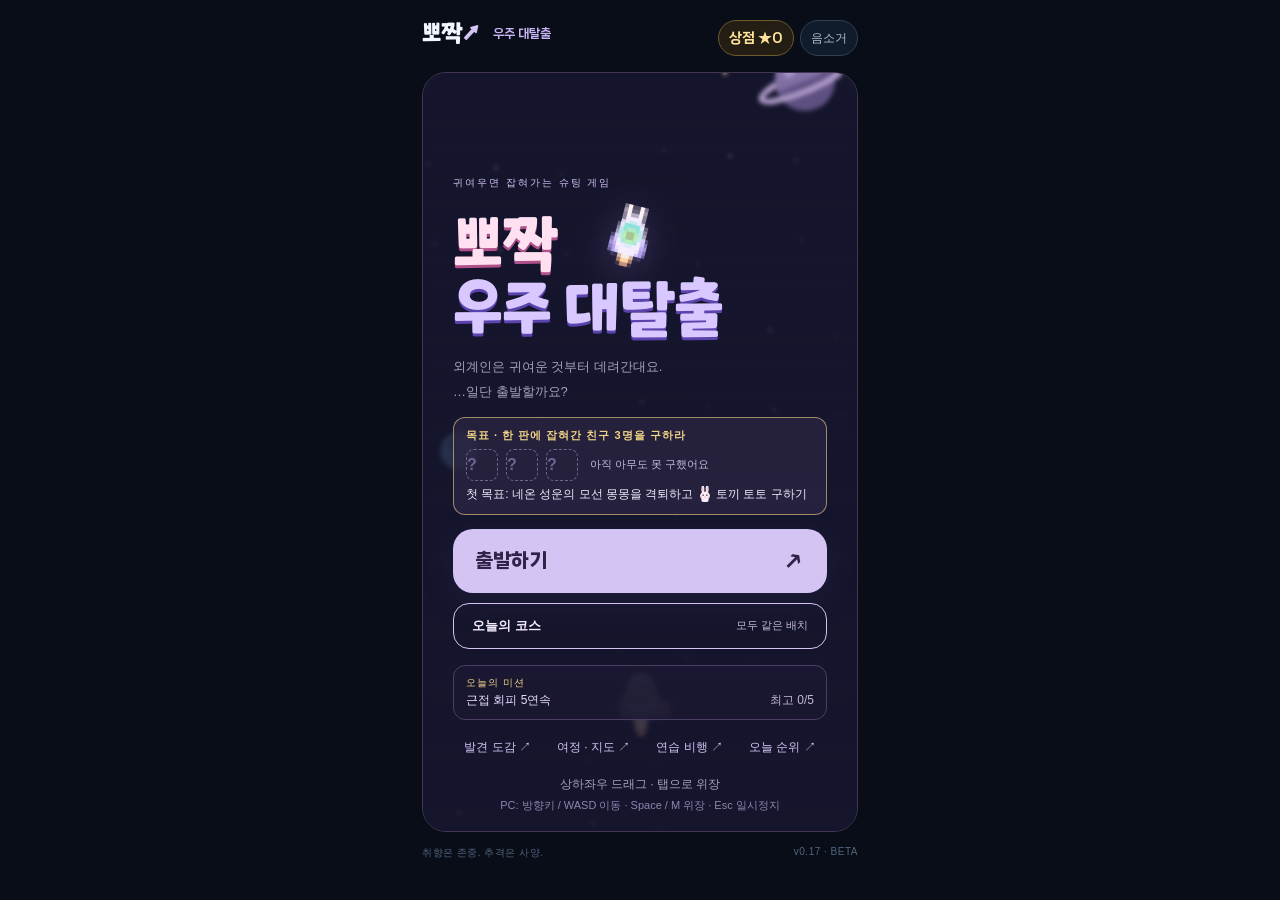
==== commit bb96fe68: "v0.17: 오늘의 코스 하루 순위, 몰림/반격 리듬, 거꾸로 비행, 빠른 재도전 - Supabase 하루 순위(닉네임 선택 시만 전송, RPC 전용) - 행성마다 1~3번 몰림 " ====
--- a/web/index.html
+++ b/web/index.html
@@ -52,20 +52,26 @@
     <div id="scene-caption" class="scene-caption" hidden></div>
     <div id="splash" class="splash" role="status" aria-live="assertive" hidden></div>
     <div id="coach" class="coach" role="status" aria-live="polite" hidden></div>
+    <div id="flip-banner" class="flip-banner" role="status" aria-live="assertive" hidden></div>
+    <div id="beat-edge" class="beat-edge calm" aria-hidden="true"></div>
 
     <div id="panel" class="overlay">
       <div class="eyebrow">귀여우면 잡혀가는 슈팅 게임</div>
       <h1 class="title-ko">뽀짝<br><span>우주 대탈출</span><img id="mascot" class="rocket-mascot" alt="" aria-hidden="true"></h1>
       <p id="message">외계인은 귀여운 것부터 데려간대요.<br>…일단 출발할까요?</p>
       <div id="result" hidden></div>
+      <div id="near-line" class="near-line" hidden></div>
+      <button id="rank-line" class="rank-line" type="button" hidden></button>
+      <div id="nick-box" class="nick-box" hidden><input id="nick-input" maxlength="10" placeholder="닉네임 (10자까지)" autocomplete="off" enterkeyhint="done"><button id="nick-save" type="button">순위 등록</button></div>
       <div id="next-goal" class="next-goal" hidden></div>
       <div id="run-stats" class="run-stats" hidden></div>
       <button id="share" class="share-button" hidden>카톡으로 자랑하기</button>
       <div id="goal" class="goal"></div>
       <button id="start" class="primary">출발하기 <span>↗&#xFE0E;</span></button>
+      <button id="over-more" class="book-open over-more" type="button" hidden>결과 보기 · 카톡 자랑하기 ↗&#xFE0E;</button>
       <button id="course-start" class="course-button">오늘의 코스 <small id="course-best">모두 같은 배치</small></button>
       <div id="daily" class="daily"></div>
-      <div class="panel-links"><button id="book-open" class="book-open">발견 도감 ↗&#xFE0E;</button><button id="journey-open" class="book-open">여정 · 지도 ↗&#xFE0E;</button><button id="tutorial-open" class="book-open">연습 비행 ↗&#xFE0E;</button></div>
+      <div class="panel-links"><button id="book-open" class="book-open">발견 도감 ↗&#xFE0E;</button><button id="journey-open" class="book-open">여정 · 지도 ↗&#xFE0E;</button><button id="tutorial-open" class="book-open">연습 비행 ↗&#xFE0E;</button><button id="board-open" class="book-open">오늘 순위 ↗&#xFE0E;</button></div>
       <div class="hint">상하좌우 드래그 · 탭으로 위장<br><small>PC: 방향키 / WASD 이동 · Space / M 위장 · Esc 일시정지</small></div>
       <div id="debug" class="debug" hidden></div>
     </div>
@@ -113,6 +119,13 @@
       <p class="book-rule">친구가 늘수록 기체가 귀여워져서… UFO가 더 자주 노려요.</p>
     </section>
 
+    <section id="board" class="item-book" role="dialog" aria-modal="true" aria-labelledby="board-title" hidden>
+      <div class="book-head"><h2 id="board-title">오늘 순위</h2><button id="board-close" class="icon close" aria-label="닫기">✕</button></div>
+      <p class="book-rule"><span id="board-day"></span><br>오늘의 코스는 모두 같은 운석 배치라 실력으로만 겨뤄요.</p>
+      <div id="board-me" class="board-me"></div>
+      <ol id="board-list" class="board-list"></ol>
+    </section>
+
     <section id="hangar" class="hangar" role="dialog" aria-modal="true" aria-labelledby="hangar-title" hidden>
       <div class="book-head"><h2 id="hangar-title">상점</h2><button id="hangar-close" class="icon close" aria-label="닫기">✕</button></div>
       <div class="hangar-wallet"><small>내 별조각</small><b id="hangar-stars">★ 0</b><span id="hangar-msg" class="hangar-msg" role="status" aria-live="polite"></span></div>
@@ -137,7 +150,7 @@
     </section>
   </section>
 
-  <footer><span>취향은 존중. 추격은 사양.</span><span>v0.16 · BETA</span></footer>
+  <footer><span>취향은 존중. 추격은 사양.</span><span>v0.17 · BETA</span></footer>
 </main>
 <div id="old-webview" class="old-webview" hidden>
   <b>WebView 업데이트가 필요해요</b>
--- a/web/style.css
+++ b/web/style.css
@@ -484,3 +484,38 @@
 /* 게임 제목(로고) = 원스토어 모바일 POP체 — 로고 사용이 허용된 글꼴 */
 h1.title-ko, .brand, .book-head h2, .share-panel h2 { font-family: 'OnePop', var(--cute); font-weight: 400; }
 h1.title-ko { letter-spacing: -1px; }
+
+/* ═══ v0.17 역방향 비행 · 리듬 · 빠른 재시작 · 하루 랭킹 ═══ */
+.flip-banner { position: absolute; z-index: 5; top: 112px; left: 16px; right: 16px; margin: 0 auto; max-width: 340px; text-align: center; pointer-events: none;
+  font-family: var(--label); font-weight: 800; font-size: 13px; color: #e4d6ff; background: #2a1f52cc; border: 1px solid #c9b5f4aa; border-radius: 99px; padding: 6px 12px; }
+.flip-banner[hidden] { display: none; }
+.flip-banner.warn { font-family: var(--cute); font-weight: 400; font-size: 22px; color: #fff3c4; background: #3a2a10e6; border: 2px solid #f6d47a; border-radius: 16px; padding: 8px 14px;
+  text-shadow: 0 2px 0 #7a5a12; animation: flipPulse 1s ease-in-out infinite; }
+@keyframes flipPulse { 0%, 100% { transform: scale(1); } 15% { transform: scale(1.08); } }
+.beat-edge { position: absolute; inset: 0; z-index: 2; pointer-events: none; border-radius: inherit; transition: box-shadow 0.4s; }
+.beat-edge.crunch { box-shadow: inset 0 0 0 3px #ff8fb855, inset 0 0 46px #ff6b9a44; }
+.beat-edge.release { box-shadow: inset 0 0 0 3px #a5f8d555, inset 0 0 46px #a5f8d533; }
+@media (prefers-reduced-motion: reduce) { .flip-banner.warn { animation: none; } .beat-edge { transition: none; } }
+
+/* 빠른 결과 띠: 게임 장면이 비치고, 아래쪽에 핵심만 */
+.overlay.quick { justify-content: flex-end; background: linear-gradient(180deg, #15152d00 30%, #15152dcc 62%, #15152df2); backdrop-filter: none; padding-bottom: 22px; cursor: pointer; }
+.overlay.quick > :not(#result):not(#near-line):not(#rank-line):not(#nick-box):not(#start):not(#over-more) { display: none !important; }
+.overlay.quick > #result { margin-top: auto; }
+.overlay.quick #result { font-family: var(--label); font-weight: 900; font-size: 16px; color: #e4d6ff; }
+.near-line { font-family: var(--cute); font-size: 30px; line-height: 1.2; color: #fff3c4; text-shadow: 0 3px 0 #7a5a12; margin: 6px 0 4px; }
+.near-line[hidden], .rank-line[hidden], .nick-box[hidden], .over-more[hidden] { display: none; }
+.rank-line { display: block; width: 100%; text-align: left; margin: 6px 0 10px; padding: 10px 14px; border-radius: 14px; border: 1px solid #a5f8d566; background: #1c3a37cc; color: #d8fff4;
+  font-family: var(--label); font-weight: 800; font-size: 14px; }
+.nick-box { display: flex; gap: 8px; margin: 0 0 10px; }
+.nick-box input { flex: 1; min-width: 0; border-radius: 12px; border: 1px solid #c9b5f4; background: #1f1a3d; color: #fff; font-size: 16px; padding: 10px 12px; font-family: var(--label); font-weight: 800; }
+.nick-box button { border: 0; border-radius: 12px; padding: 0 14px; background: #a5f8d5; color: #15152d; font-family: var(--label); font-weight: 900; }
+.overlay.quick #start small { font-size: 13px; opacity: 0.7; }
+.over-more { margin-top: 4px; }
+.board-me { font-family: var(--label); font-weight: 900; font-size: 15px; color: #a5f8d5; margin: 10px 0 8px; }
+.board-list { list-style: none; margin: 0; padding: 0; display: grid; gap: 6px; }
+.board-row { display: grid; grid-template-columns: 40px 1fr auto; align-items: center; gap: 8px; padding: 9px 12px; border-radius: 12px;
+  background: linear-gradient(180deg, var(--card), var(--card2)); border: 1px solid var(--line); font-family: var(--label); font-weight: 800; }
+.board-row b { font-family: var(--cute); font-weight: 400; font-size: 18px; color: #c9b5f4; }
+.board-row:nth-child(1) b { color: #ffd76a; } .board-row:nth-child(2) b { color: #e2e8f0; } .board-row:nth-child(3) b { color: #f0a46b; }
+.board-row em { font-style: normal; color: #fff3c4; }
+.board-row.mine { border-color: #a5f8d5; background: linear-gradient(180deg, #24463f, #1c3430); }
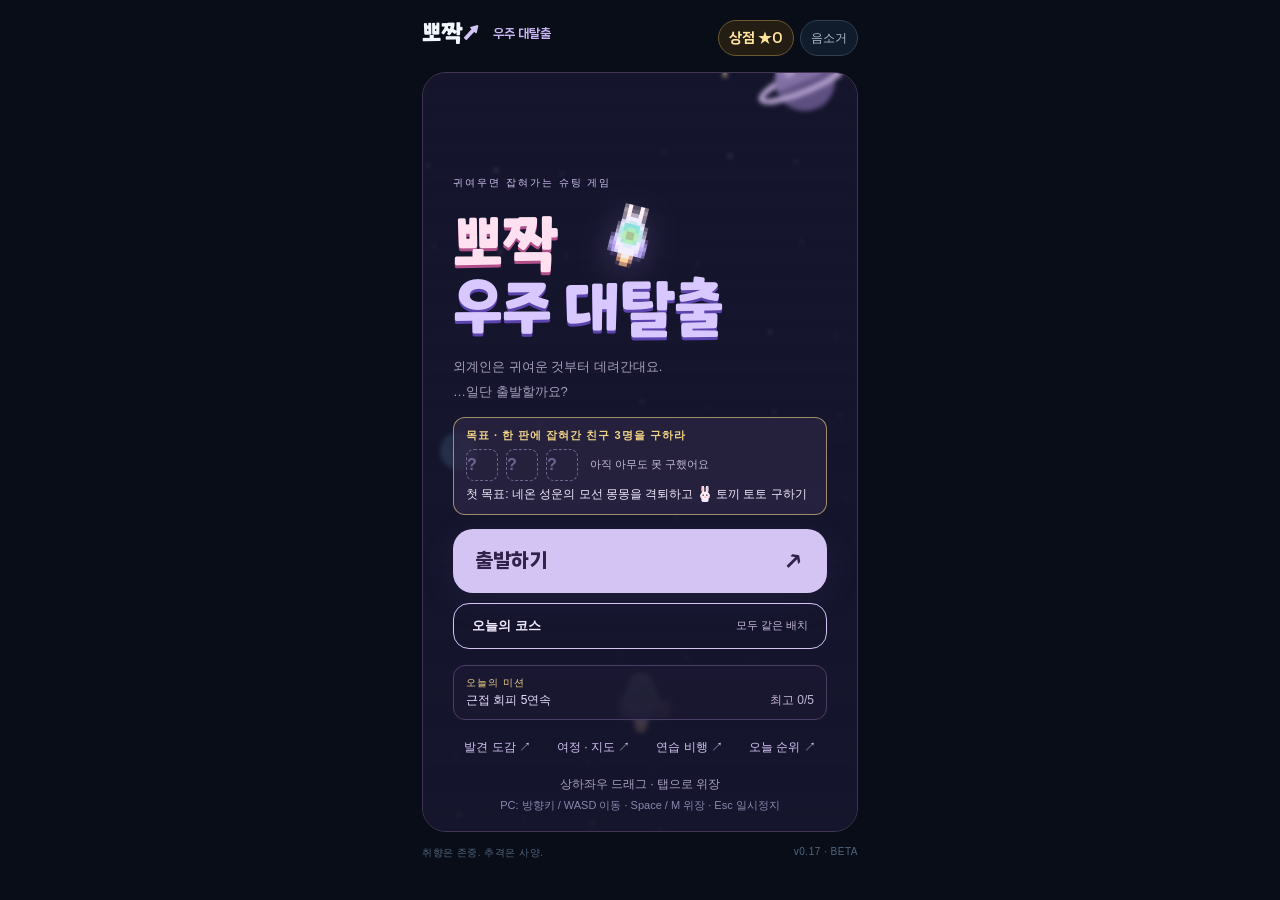
==== commit 7db2e770: "하루 순위에 일반 판(자유 비행) 추가 - 순위표 탭: 자유 비행 / 오늘의 코스, 모든 판이 바로 등록 - Supabase: kind 컬럼, PK(day, kind, device" ====
--- a/web/index.html
+++ b/web/index.html
@@ -121,7 +121,8 @@
 
     <section id="board" class="item-book" role="dialog" aria-modal="true" aria-labelledby="board-title" hidden>
       <div class="book-head"><h2 id="board-title">오늘 순위</h2><button id="board-close" class="icon close" aria-label="닫기">✕</button></div>
-      <p class="book-rule"><span id="board-day"></span><br>오늘의 코스는 모두 같은 운석 배치라 실력으로만 겨뤄요.</p>
+      <div class="board-tabs" role="tablist"><button id="board-tab-free" role="tab" class="on" aria-selected="true">자유 비행</button><button id="board-tab-course" role="tab" aria-selected="false">오늘의 코스</button></div>
+      <p class="book-rule"><span id="board-day"></span><br><span id="board-rule">평소 판(자유 비행)의 오늘 최고 점수끼리 겨뤄요.</span></p>
       <div id="board-me" class="board-me"></div>
       <ol id="board-list" class="board-list"></ol>
     </section>
--- a/web/style.css
+++ b/web/style.css
@@ -519,3 +519,8 @@
 .board-row:nth-child(1) b { color: #ffd76a; } .board-row:nth-child(2) b { color: #e2e8f0; } .board-row:nth-child(3) b { color: #f0a46b; }
 .board-row em { font-style: normal; color: #fff3c4; }
 .board-row.mine { border-color: #a5f8d5; background: linear-gradient(180deg, #24463f, #1c3430); }
+
+/* v0.17.2 순위 탭: 자유 비행 / 오늘의 코스 */
+.board-tabs { display: grid; grid-template-columns: 1fr 1fr; gap: 6px; margin: 4px 0 8px; padding: 4px; border-radius: 14px; background: #1b1834; border: 1px solid #342d58; }
+.board-tabs button { font: 900 14px var(--label); padding: 9px 0; border: 0; border-radius: 10px; background: transparent; color: #b4aad6; cursor: pointer; }
+.board-tabs button.on { background: linear-gradient(180deg, #4a3d86, #372d68); color: #fff3c4; box-shadow: inset 0 0 0 1px #7d5fd6; }
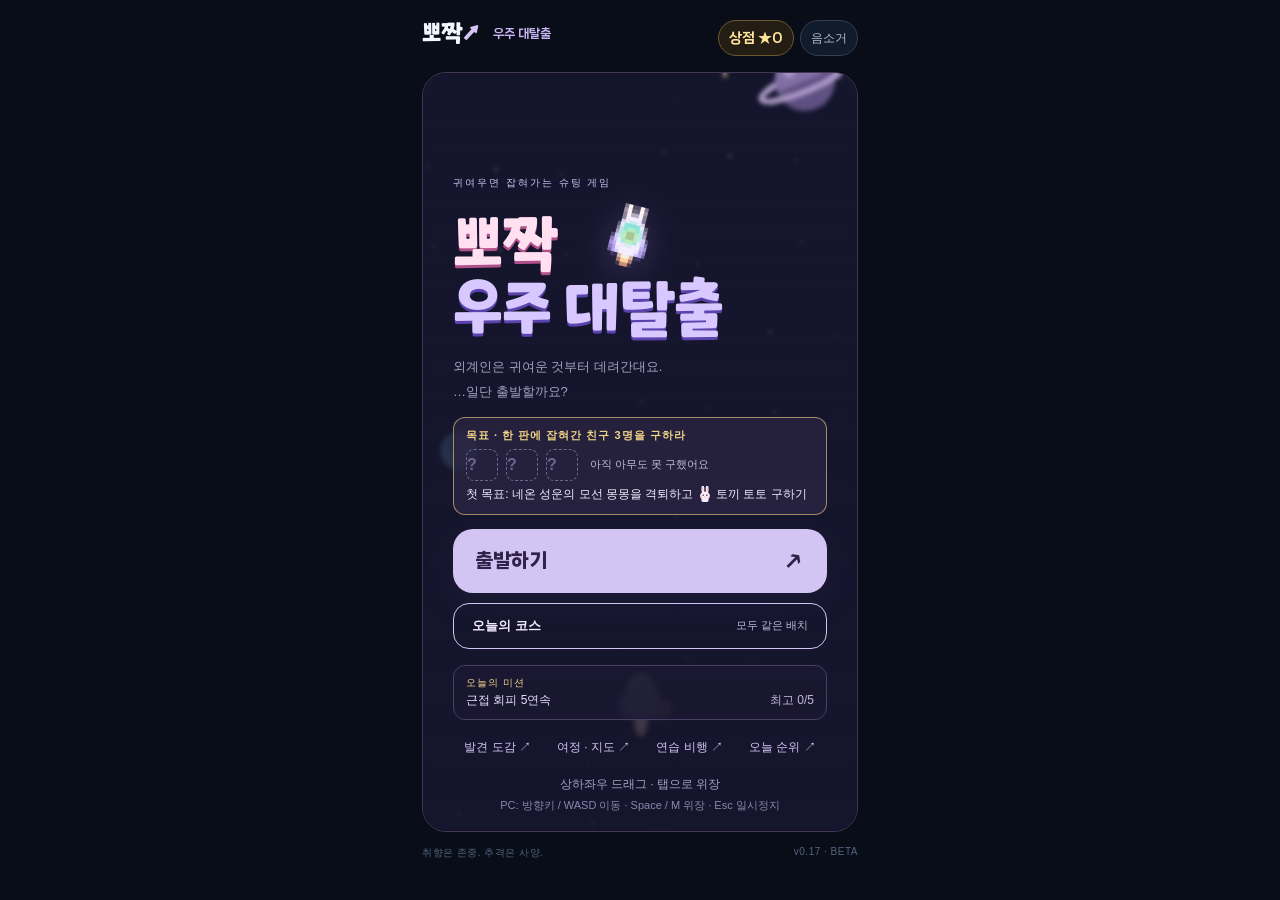
==== commit 0cf66a18: "처음 설명 화면, 회원가입 없는 닉네임, 순위표 꾸미기 - 첫 출발: 운석 피하기 → 아이템 → UFO → 닉네임 4장 (게임 그림으로 움직임) - 닉네임 추천·저장, 순위표에서 " ====
--- a/web/index.html
+++ b/web/index.html
@@ -119,11 +119,25 @@
       <p class="book-rule">친구가 늘수록 기체가 귀여워져서… UFO가 더 자주 노려요.</p>
     </section>
 
+    <section id="intro" class="item-book intro" role="dialog" aria-modal="true" aria-labelledby="intro-title" hidden>
+      <div class="intro-top"><span id="intro-dots" class="intro-dots"></span><button id="intro-skip" class="intro-skip" type="button">건너뛰기</button></div>
+      <canvas id="intro-art" class="intro-art" aria-hidden="true"></canvas>
+      <h2 id="intro-title" class="intro-title"></h2>
+      <p id="intro-text" class="intro-text"></p>
+      <div id="intro-nick" class="intro-nick" hidden>
+        <div class="nick-box"><input id="intro-nick-input" maxlength="10" placeholder="닉네임 (10자까지)" autocomplete="off" enterkeyhint="done" aria-label="닉네임"><button id="intro-dice" type="button">추천</button></div>
+        <small>실명·연락처 말고 귀여운 이름으로! 순위표 꾸미기는 상점에서 ★로 살 수 있어요.</small>
+        <small id="intro-nick-msg" class="intro-nick-msg" role="status"></small>
+      </div>
+      <button id="intro-next" class="primary intro-next" type="button">다음</button>
+    </section>
+
     <section id="board" class="item-book" role="dialog" aria-modal="true" aria-labelledby="board-title" hidden>
       <div class="book-head"><h2 id="board-title">오늘 순위</h2><button id="board-close" class="icon close" aria-label="닫기">✕</button></div>
       <div class="board-tabs" role="tablist"><button id="board-tab-free" role="tab" class="on" aria-selected="true">자유 비행</button><button id="board-tab-course" role="tab" aria-selected="false">오늘의 코스</button></div>
       <p class="book-rule"><span id="board-day"></span><br><span id="board-rule">평소 판(자유 비행)의 오늘 최고 점수끼리 겨뤄요.</span></p>
       <div id="board-me" class="board-me"></div>
+      <button id="board-nick" class="board-nick" type="button">닉네임 만들기</button>
       <ol id="board-list" class="board-list"></ol>
     </section>
 
@@ -140,6 +154,11 @@
       <div id="hangar-paints" class="skins"></div>
       <h3 class="hangar-h" data-h="{rocket} 불꽃 색" data-s="한 번 사면 계속"></h3>
       <div id="hangar-flames" class="skins"></div>
+      <h3 class="hangar-h pink" data-h="{crown} 순위표 꾸미기" data-s="한 번 사면 계속"></h3>
+      <ol class="board-list deco-preview"><li id="deco-preview" class="board-row mine"><b>1</b><span></span><em>9,999점</em></li></ol>
+      <p class="deco-sub">닉네임 색</p><div id="hangar-nickc" class="skins"></div>
+      <p class="deco-sub">배지</p><div id="hangar-badge" class="skins"></div>
+      <p class="deco-sub">줄 꾸미기</p><div id="hangar-frame" class="skins"></div>
       <div class="hangar-info">
         <h3 class="hangar-h mint" data-h="{rabbit} 장식" data-s="구매 X · 판에서 먹으면 달려요"></h3>
         <p class="hangar-note small">게임오버면 떨어져요. 70초 넘어서 같은 장식을 3번 먹으면 황금 각인 — 다음 판부터 금빛으로 달려요.</p>
--- a/web/style.css
+++ b/web/style.css
@@ -524,3 +524,41 @@
 .board-tabs { display: grid; grid-template-columns: 1fr 1fr; gap: 6px; margin: 4px 0 8px; padding: 4px; border-radius: 14px; background: #1b1834; border: 1px solid #342d58; }
 .board-tabs button { font: 900 14px var(--label); padding: 9px 0; border: 0; border-radius: 10px; background: transparent; color: #b4aad6; cursor: pointer; }
 .board-tabs button.on { background: linear-gradient(180deg, #4a3d86, #372d68); color: #fff3c4; box-shadow: inset 0 0 0 1px #7d5fd6; }
+
+/* v0.17.3 처음 설명 화면 + 닉네임 */
+.intro { display: flex; flex-direction: column; z-index: 9; }
+.intro[hidden] { display: none; }
+.intro-top { display: flex; align-items: center; justify-content: space-between; min-height: 34px; }
+.intro-dots { display: flex; gap: 6px; }
+.intro-dots i { width: 8px; height: 8px; border-radius: 4px; background: #4a4270; transition: width .2s; }
+.intro-dots i.on { width: 22px; background: #a5f8d5; }
+.intro-skip { border: 0; background: transparent; color: #b4aad6; font: 800 14px var(--label); padding: 8px 4px; cursor: pointer; }
+.intro-art { display: block; width: 100%; height: 170px; margin: 18px 0 6px; border-radius: 18px; background: radial-gradient(ellipse at 50% 30%, #2d2660, #17142e 70%); image-rendering: pixelated; }
+.intro-art[hidden] { display: none; }
+.intro-title { font-family: var(--cute); font-weight: 400; font-size: 30px; margin: 14px 0 6px; color: #fff3c4; text-align: center; }
+.intro-text { font-family: var(--label); font-weight: 800; font-size: 15px; line-height: 1.6; color: #e0d6f6; text-align: center; margin: 0 auto; max-width: 320px; word-break: keep-all; }
+.intro-nick { margin: 16px 0 0; display: grid; gap: 8px; }
+.intro-nick[hidden] { display: none; }
+.intro-nick small { color: #b4aad6; font-size: 12px; text-align: center; word-break: keep-all; }
+.intro-nick .intro-nick-msg { color: #ffb6d3; }
+.intro-next { margin-top: auto; width: 100%; }
+.board-nick { margin: 0 0 10px; border: 1px dashed #7d5fd6; background: transparent; color: #c9b5f4; border-radius: 12px; padding: 8px 12px; font: 800 13px var(--label); cursor: pointer; }
+/* 순위표 꾸미기 */
+.board-row .badge { display: inline-flex; vertical-align: -4px; margin-right: 5px; }
+.board-row .badge .ico { width: 20px; height: 20px; }
+.board-row > span { display: flex; align-items: center; min-width: 0; }
+.board-row .nm { overflow: hidden; text-overflow: ellipsis; white-space: nowrap; }
+.board-row.f-galaxy { background: linear-gradient(90deg,#2b2266,#3d2a74 55%,#1f3a5c); }
+.board-row.f-sunset { background: linear-gradient(90deg,#4a2a46,#6a3b45 60%,#7a5136); }
+.board-row.f-mint { background: linear-gradient(90deg,#1f4740,#2b5c50); }
+.board-row.f-candy { background: repeating-linear-gradient(135deg,#4b2a4f 0 10px,#5d3363 10px 20px); }
+.board-row.f-gold { background: linear-gradient(90deg,#4a3a1c,#5e4a22); border-color: #ffd76a; box-shadow: 0 0 10px #ffd76a55; }
+.board-row.mine.f-gold { border-color: #ffd76a; }
+.deco-preview { margin: 0 0 6px; }
+.deco-sub { margin: 10px 0 6px; font: 800 12px var(--label); color: #b4aad6; }
+.skin.deco-badge i { display: grid; place-items: center; background: #312d50; }
+.skin.deco-badge i .ico { width: 20px; height: 20px; }
+.intro-nick { grid-template-columns: minmax(0, 1fr); }
+.intro-nick .nick-box { margin: 0; min-width: 0; }
+.intro-nick .nick-box input { width: 0; }
+.intro-art { height: 200px; }
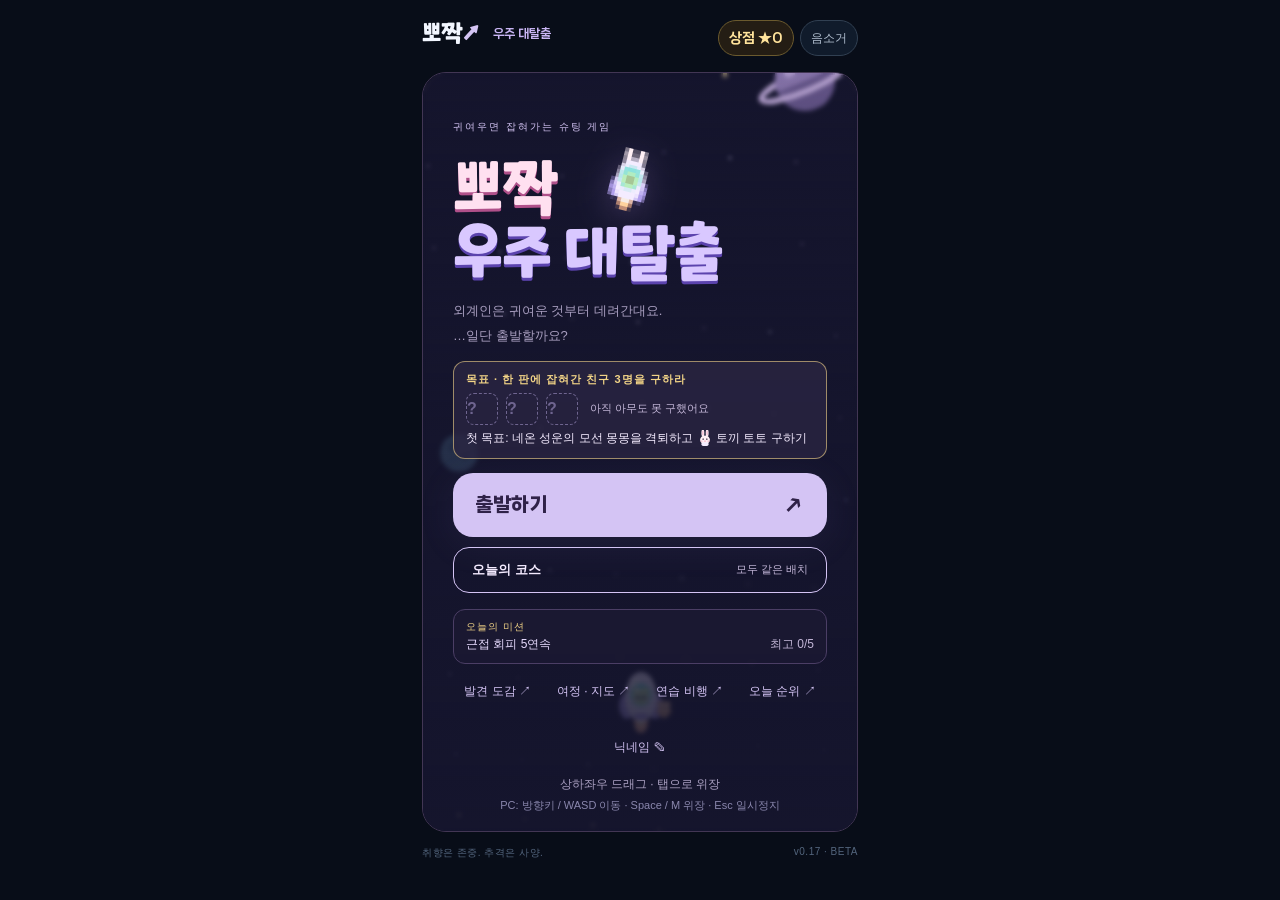
==== commit 6a5f352c: "닉네임 중복 금지 · 30일 미접속 시 풀림 안내 · 폭주 박치기 설명 - Supabase nicknames 표 + claim_nick, 순위 등록 때 닉네임 사용 기간 연장 - " ====
--- a/web/index.html
+++ b/web/index.html
@@ -71,7 +71,7 @@
       <button id="over-more" class="book-open over-more" type="button" hidden>결과 보기 · 카톡 자랑하기 ↗&#xFE0E;</button>
       <button id="course-start" class="course-button">오늘의 코스 <small id="course-best">모두 같은 배치</small></button>
       <div id="daily" class="daily"></div>
-      <div class="panel-links"><button id="book-open" class="book-open">발견 도감 ↗&#xFE0E;</button><button id="journey-open" class="book-open">여정 · 지도 ↗&#xFE0E;</button><button id="tutorial-open" class="book-open">연습 비행 ↗&#xFE0E;</button><button id="board-open" class="book-open">오늘 순위 ↗&#xFE0E;</button></div>
+      <div class="panel-links"><button id="book-open" class="book-open">발견 도감 ↗&#xFE0E;</button><button id="journey-open" class="book-open">여정 · 지도 ↗&#xFE0E;</button><button id="tutorial-open" class="book-open">연습 비행 ↗&#xFE0E;</button><button id="board-open" class="book-open">오늘 순위 ↗&#xFE0E;</button><button id="nick-open" class="book-open">닉네임 ✎&#xFE0E;</button></div>
       <div class="hint">상하좌우 드래그 · 탭으로 위장<br><small>PC: 방향키 / WASD 이동 · Space / M 위장 · Esc 일시정지</small></div>
       <div id="debug" class="debug" hidden></div>
     </div>
@@ -126,7 +126,9 @@
       <p id="intro-text" class="intro-text"></p>
       <div id="intro-nick" class="intro-nick" hidden>
         <div class="nick-box"><input id="intro-nick-input" maxlength="10" placeholder="닉네임 (10자까지)" autocomplete="off" enterkeyhint="done" aria-label="닉네임"><button id="intro-dice" type="button">추천</button></div>
-        <small>실명·연락처 말고 귀여운 이름으로! 순위표 꾸미기는 상점에서 ★로 살 수 있어요.</small>
+        <small>닉네임은 나만 쓸 수 있어요(중복 불가) · 언제든 바꿀 수 있어요.</small>
+        <small class="intro-warn">회원가입이 없는 대신, <b>30일 넘게 플레이하지 않으면 닉네임이 풀려서</b> 다른 사람이 가져갈 수 있어요.</small>
+        <small>실명·연락처 말고 귀여운 이름으로!</small>
         <small id="intro-nick-msg" class="intro-nick-msg" role="status"></small>
       </div>
       <button id="intro-next" class="primary intro-next" type="button">다음</button>
--- a/web/style.css
+++ b/web/style.css
@@ -562,3 +562,7 @@
 .intro-nick .nick-box { margin: 0; min-width: 0; }
 .intro-nick .nick-box input { width: 0; }
 .intro-art { height: 200px; }
+
+.intro-nick .intro-warn { color: #ffd76a; background: #3a2f1c; border: 1px solid #6a5426; border-radius: 10px; padding: 8px 10px; line-height: 1.5; }
+.intro-nick .intro-warn b { color: #fff1aa; }
+.intro-next:disabled { opacity: .6; }
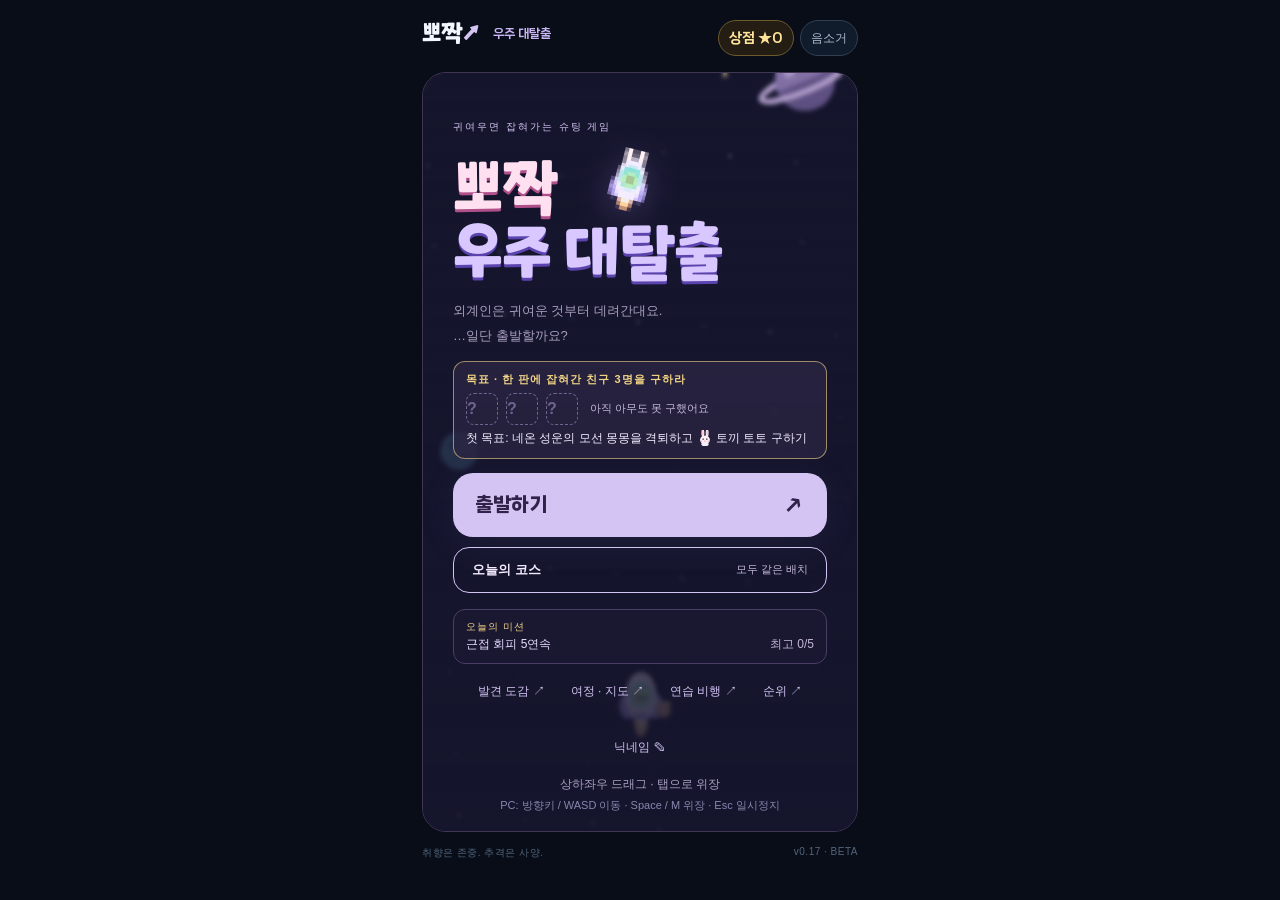
==== commit dad0747c: "프리미엄 상점(우주선 6종·명패·글씨·엠블럼·칭호·황금 세트) + 자유 비행 주간 순위 - 상점 탭: 우주선(쇼케이스·등급) / 순위표 꾸미기, 모양이 다른 우주선 5종 - 순위표" ====
--- a/web/index.html
+++ b/web/index.html
@@ -71,7 +71,7 @@
       <button id="over-more" class="book-open over-more" type="button" hidden>결과 보기 · 카톡 자랑하기 ↗&#xFE0E;</button>
       <button id="course-start" class="course-button">오늘의 코스 <small id="course-best">모두 같은 배치</small></button>
       <div id="daily" class="daily"></div>
-      <div class="panel-links"><button id="book-open" class="book-open">발견 도감 ↗&#xFE0E;</button><button id="journey-open" class="book-open">여정 · 지도 ↗&#xFE0E;</button><button id="tutorial-open" class="book-open">연습 비행 ↗&#xFE0E;</button><button id="board-open" class="book-open">오늘 순위 ↗&#xFE0E;</button><button id="nick-open" class="book-open">닉네임 ✎&#xFE0E;</button></div>
+      <div class="panel-links"><button id="book-open" class="book-open">발견 도감 ↗&#xFE0E;</button><button id="journey-open" class="book-open">여정 · 지도 ↗&#xFE0E;</button><button id="tutorial-open" class="book-open">연습 비행 ↗&#xFE0E;</button><button id="board-open" class="book-open">순위 ↗&#xFE0E;</button><button id="nick-open" class="book-open">닉네임 ✎&#xFE0E;</button></div>
       <div class="hint">상하좌우 드래그 · 탭으로 위장<br><small>PC: 방향키 / WASD 이동 · Space / M 위장 · Esc 일시정지</small></div>
       <div id="debug" class="debug" hidden></div>
     </div>
@@ -135,7 +135,7 @@
     </section>
 
     <section id="board" class="item-book" role="dialog" aria-modal="true" aria-labelledby="board-title" hidden>
-      <div class="book-head"><h2 id="board-title">오늘 순위</h2><button id="board-close" class="icon close" aria-label="닫기">✕</button></div>
+      <div class="book-head"><h2 id="board-title">순위</h2><button id="board-close" class="icon close" aria-label="닫기">✕</button></div>
       <div class="board-tabs" role="tablist"><button id="board-tab-free" role="tab" class="on" aria-selected="true">자유 비행</button><button id="board-tab-course" role="tab" aria-selected="false">오늘의 코스</button></div>
       <p class="book-rule"><span id="board-day"></span><br><span id="board-rule">평소 판(자유 비행)의 오늘 최고 점수끼리 겨뤄요.</span></p>
       <div id="board-me" class="board-me"></div>
@@ -146,27 +146,43 @@
     <section id="hangar" class="hangar" role="dialog" aria-modal="true" aria-labelledby="hangar-title" hidden>
       <div class="book-head"><h2 id="hangar-title">상점</h2><button id="hangar-close" class="icon close" aria-label="닫기">✕</button></div>
       <div class="hangar-wallet"><small>내 별조각</small><b id="hangar-stars">★ 0</b><span id="hangar-msg" class="hangar-msg" role="status" aria-live="polite"></span></div>
-      <div class="hangar-stage">
-        <canvas id="hangar-preview" aria-label="장착한 장식과 업그레이드된 우주선 미리보기"></canvas>
-        <div class="hangar-level"><span id="hangar-rank">SCOUT</span><span id="hangar-count">장착 0 / 9</span></div>
-      </div>
-      <h3 class="hangar-h gold" data-h="{sparkle} 업그레이드" data-s="한 번 사면 계속"></h3>
-      <div id="hangar-perks" class="skins perks"></div>
-      <h3 class="hangar-h" data-h="{rocket} 기체 색" data-s="한 번 사면 계속"></h3>
-      <div id="hangar-paints" class="skins"></div>
-      <h3 class="hangar-h" data-h="{rocket} 불꽃 색" data-s="한 번 사면 계속"></h3>
-      <div id="hangar-flames" class="skins"></div>
-      <h3 class="hangar-h pink" data-h="{crown} 순위표 꾸미기" data-s="한 번 사면 계속"></h3>
-      <ol class="board-list deco-preview"><li id="deco-preview" class="board-row mine"><b>1</b><span></span><em>9,999점</em></li></ol>
-      <p class="deco-sub">닉네임 색</p><div id="hangar-nickc" class="skins"></div>
-      <p class="deco-sub">배지</p><div id="hangar-badge" class="skins"></div>
-      <p class="deco-sub">줄 꾸미기</p><div id="hangar-frame" class="skins"></div>
+      <div class="shop-tabs" role="tablist"><button id="shop-tab-ship" role="tab" class="on" aria-selected="true">우주선</button><button id="shop-tab-rank" role="tab" aria-selected="false">순위표 꾸미기</button></div>
+      <div id="shop-ship" class="shop-pane">
+        <div class="show"><div class="rays"></div><div class="pad"></div><canvas id="shop-hero" width="90" height="80" aria-hidden="true"></canvas>
+          <div class="show-info"><div><span id="shop-hero-rar" class="rar"></span><b id="shop-hero-name"></b><small id="shop-hero-desc"></small></div><button id="shop-hero-buy" class="buy" type="button"></button></div></div>
+        <div id="shop-models" class="shop-grid"></div>
+        <h3 class="hangar-h" data-h="{rocket} 지금 내 우주선" data-s="장식·업그레이드까지"></h3>
+        <div class="hangar-stage">
+          <canvas id="hangar-preview" aria-label="장착한 장식과 업그레이드된 우주선 미리보기"></canvas>
+          <div class="hangar-level"><span id="hangar-rank">SCOUT</span><span id="hangar-count">장착 0 / 9</span></div>
+        </div>
+        <h3 class="hangar-h gold" data-h="{sparkle} 업그레이드" data-s="한 번 사면 계속"></h3>
+        <div id="hangar-perks" class="skins perks"></div>
+        <h3 class="hangar-h" data-h="{rocket} 기체 색" data-s="기본 우주선 전용"></h3>
+        <div id="hangar-paints" class="skins"></div>
+        <h3 class="hangar-h" data-h="{rocket} 불꽃 색" data-s="기본 우주선 전용"></h3>
+        <div id="hangar-flames" class="skins"></div>
       <div class="hangar-info">
         <h3 class="hangar-h mint" data-h="{rabbit} 장식" data-s="구매 X · 판에서 먹으면 달려요"></h3>
         <p class="hangar-note small">게임오버면 떨어져요. 70초 넘어서 같은 장식을 3번 먹으면 황금 각인 — 다음 판부터 금빛으로 달려요.</p>
         <div id="hangar-parts" class="hangar-parts"></div>
         <h3 class="hangar-h pink" data-h="{antenna} 전리품" data-s="격추해야만 떨어져요"></h3>
         <div id="hangar-trophies" class="hangar-parts"></div>
+      </div>
+      </div>
+      <div id="shop-rank" class="shop-pane" hidden>
+        <div class="shop-sec">미리보기 <small>다른 사람 순위표에도 이렇게 보여요</small></div>
+        <ol class="board-list deco-preview"><li id="deco-preview" class="board-row mine"><b>1</b><span></span><em>9,999점</em></li></ol>
+        <div class="shop-sec">명패 <small>순위 줄 전체가 바뀌어요</small></div>
+        <ol id="shop-plates" class="board-list shop-plates"></ol>
+        <div class="shop-sec">글씨 효과</div>
+        <div id="shop-texts" class="chips"></div>
+        <div class="shop-sec">엠블럼 <small>닉네임 앞 전용 도트 그림</small></div>
+        <div id="shop-embs" class="chips"></div>
+        <div class="shop-sec">칭호 <small>닉네임 아래 한 줄</small></div>
+        <div id="shop-titles" class="chips"></div>
+        <div id="shop-set" class="set"></div>
+        <p class="hangar-note">순위표 꾸미기는 한 번 사면 계속 쓸 수 있어요. 바꾸면 이번 주 순위표에도 바로 반영돼요.</p>
       </div>
       <p class="hangar-note">★별조각은 UFO·모선 격추, 친구 구출, 행성 도착, 오늘의 미션, 버틴 시간으로 모이고 게임오버에도 남아요.<br>✦ 깊은 궤도에서 같은 장식을 3번 먹으면 황금 각인 — 그 뒤로는 먹을 때마다 금빛으로 달려요.</p>
     </section>
--- a/web/style.css
+++ b/web/style.css
@@ -566,3 +566,86 @@
 .intro-nick .intro-warn { color: #ffd76a; background: #3a2f1c; border: 1px solid #6a5426; border-radius: 10px; padding: 8px 10px; line-height: 1.5; }
 .intro-nick .intro-warn b { color: #fff1aa; }
 .intro-next:disabled { opacity: .6; }
+
+/* ═══ v0.17.5 프리미엄 상점 ═══ */
+.shop-tabs { display: grid; grid-template-columns: 1fr 1fr; gap: 6px; margin: 12px 0; padding: 4px; border-radius: 14px; background: #1b1834; border: 1px solid #342d58; position: sticky; top: -17px; z-index: 2; }
+.shop-tabs button { font: 900 14px var(--label); padding: 10px 0; border: 0; border-radius: 10px; background: transparent; color: #b4aad6; cursor: pointer; }
+.shop-tabs button.on { background: linear-gradient(180deg, #4a3d86, #372d68); color: #fff3c4; box-shadow: inset 0 0 0 1px #7d5fd6; }
+.shop-pane[hidden] { display: none; }
+.rar { display: inline-block; font: 900 10px var(--label); padding: 3px 7px; border-radius: 999px; letter-spacing: .5px; vertical-align: middle; }
+.rar.r0 { background: #3a3458; color: #c9c0e6; } .rar.r1 { background: #3b4a6b; color: #cfe3ff; }
+.rar.r2 { background: #5a2f78; color: #f1d4ff; box-shadow: 0 0 8px #c77dff66; }
+.rar.r3 { background: linear-gradient(90deg, #c9932d, #ffe08a, #c9932d); color: #3a2400; box-shadow: 0 0 10px #ffd76a88; }
+.show { position: relative; height: 250px; border-radius: 22px; overflow: hidden; background: radial-gradient(ellipse at 50% 35%, #4b2f78 0%, #22194a 55%, #120f26 100%); border: 1px solid #ffd76a66; box-shadow: 0 0 30px #ffd76a22 inset; }
+.show .rays { position: absolute; inset: -40%; background: repeating-conic-gradient(from 0deg at 50% 45%, #ffffff10 0 8deg, transparent 8deg 20deg); animation: rays 24s linear infinite; }
+@keyframes rays { to { transform: rotate(360deg); } }
+@media (prefers-reduced-motion: reduce) { .show .rays { animation: none; } }
+.show .pad { position: absolute; left: 50%; bottom: 66px; width: 170px; height: 26px; transform: translateX(-50%); border-radius: 50%; background: radial-gradient(#ffd76a66, transparent 70%); }
+.show canvas { position: absolute; left: 50%; top: 4px; width: 225px; height: 200px; transform: translateX(-50%); image-rendering: pixelated; }
+.show-info { position: absolute; left: 14px; right: 14px; bottom: 12px; display: flex; align-items: end; justify-content: space-between; gap: 10px; }
+.show-info b { display: block; font: 400 22px var(--cute); color: #fff3c4; text-shadow: 0 2px 0 #0008; margin-top: 4px; }
+.show-info small { display: block; color: #d8c7ec; font: 800 12px var(--label); }
+.buy { border: 0; border-radius: 14px; padding: 11px 14px; font: 900 15px var(--label); color: #2a1a00; background: linear-gradient(180deg, #ffe58f, #f2b93b); box-shadow: 0 3px 0 #a8741c, 0 0 14px #ffd76a66; white-space: nowrap; cursor: pointer; }
+.buy.armed { background: linear-gradient(180deg, #ffb6d3, #ff7fae); box-shadow: 0 3px 0 #b44d77, 0 0 14px #ff9cc488; color: #3a0d20; }
+.buy.equip { background: linear-gradient(180deg, #c8fff0, #7fe8c8); box-shadow: 0 3px 0 #3d9c80; color: #0d2a22; }
+.buy.owned, .buy:disabled { background: #2a2548; color: #a5f8d5; box-shadow: inset 0 0 0 1px #a5f8d5; }
+.shop-grid { display: grid; grid-template-columns: 1fr 1fr; gap: 10px; margin-top: 12px; }
+.shop-card { position: relative; text-align: left; border-radius: 18px; padding: 10px 10px 12px; background: linear-gradient(180deg, #2c2650, #211c3e); border: 1px solid #3f3770; overflow: hidden; color: #f4ebff; cursor: pointer; font-family: var(--label); }
+.shop-card.l2 { border-color: #a77bd8; } .shop-card.l3 { border-color: #ffd76a; box-shadow: 0 0 12px #ffd76a44; background: linear-gradient(180deg, #3d3020, #241d36); }
+.shop-card.pick { outline: 2px solid #fff3c4; outline-offset: 2px; }
+.shop-card .art { display: grid; place-items: center; height: 104px; border-radius: 12px; margin-bottom: 8px; background: radial-gradient(ellipse at 50% 40%, #3a3170, #1a1633); }
+.shop-card canvas { width: 120px; height: 112px; image-rendering: pixelated; }
+.shop-card b { display: block; margin-top: 6px; font-weight: 900; font-size: 15px; }
+.shop-card small { display: block; color: #b4aad6; font-weight: 800; font-size: 11px; margin: 2px 0 8px; min-height: 28px; line-height: 1.3; }
+.shop-card .price em, .set .price em { font-style: normal; font: 400 17px var(--cute); color: #ffd76a; }
+.own { font: 900 11px var(--label); color: #15152d; background: #a5f8d5; padding: 3px 8px; border-radius: 999px; }
+.own.dim { background: #3a3458; color: #c9c0e6; }
+.armed-t { font: 900 11px var(--label); color: #ff9cc4; }
+.ribbon { position: absolute; top: 10px; right: -28px; transform: rotate(35deg); background: #ff5f8f; color: #fff; font: 900 10px var(--label); font-style: normal; padding: 3px 32px; z-index: 1; }
+.shop-sec { margin: 18px 0 8px; font: 900 15px var(--label); display: flex; justify-content: space-between; align-items: center; color: #f4ebff; }
+.shop-sec small { color: #a99fc0; font-size: 11px; font-weight: 800; }
+.shop-plates .board-row { cursor: pointer; }
+.shop-plates .board-row.using { outline: 2px solid #a5f8d5; outline-offset: 2px; }
+.shop-plates .board-row em { font: 400 15px var(--cute); color: #ffd76a; }
+.chips { display: flex; flex-wrap: wrap; gap: 6px; }
+.chip { display: inline-flex; align-items: center; gap: 6px; padding: 8px 10px; border-radius: 12px; background: #2a2548; border: 1px solid #3f3770; color: #f4ebff; font: 900 13px var(--label); cursor: pointer; }
+.chip.r2 { border-color: #a77bd8; } .chip.r3 { border-color: #ffd76a; }
+.chip.on { border-color: #a5f8d5; background: #213a3a; }
+.chip em { font-style: normal; color: #ffd76a; font: 400 13px var(--cute); }
+.chip .own { font-size: 10px; }
+.chip img.emb, .board-row img.emb { width: 24px; height: 24px; image-rendering: pixelated; flex: none; }
+.set { margin-top: 16px; border-radius: 20px; padding: 14px; background: linear-gradient(120deg, #4a2a46, #3a2f1c 60%, #2a2440); border: 1px solid #ffd76a; }
+.set h4 { margin: 0 0 4px; font: 400 20px var(--cute); color: #fff3c4; }
+.set p { margin: 0 0 10px; color: #f1d9c4; font: 800 12px var(--label); word-break: keep-all; }
+.set-row { display: flex; align-items: center; gap: 10px; }
+.set-row canvas { width: 64px; height: 58px; image-rendering: pixelated; background: #0003; border-radius: 10px; }
+.set-p { flex: 1; display: grid; gap: 4px; justify-items: start; }
+.set .price { display: flex; align-items: baseline; gap: 8px; } .set s { color: #8a80a8; font-size: 12px; }
+/* 순위표 줄: 명패 · 글씨 · 칭호 */
+.board-row { position: relative; overflow: hidden; }
+.board-row > * { position: relative; z-index: 1; }
+.board-row > span { display: flex; align-items: center; gap: 6px; min-width: 0; }
+.board-row .nmbox { display: grid; min-width: 0; }
+.board-row .nm { overflow: hidden; text-overflow: ellipsis; white-space: nowrap; font-weight: 900; }
+.board-row .ttl { font: 800 10px var(--label); color: #d8cdf2; white-space: nowrap; overflow: hidden; text-overflow: ellipsis; }
+.board-row.pl-star { background: linear-gradient(90deg, #1c1d4f, #2c2470 60%, #173a5c); border-color: #8fb8ff; }
+.board-row.pl-star::before { content: ''; position: absolute; inset: 0; z-index: 0; background-image: radial-gradient(#fff 1px, transparent 1.5px), radial-gradient(#cfe3ff 1px, transparent 1.5px); background-size: 37px 23px, 53px 31px; background-position: 4px 6px, 19px 14px; opacity: .55; animation: tw 2.4s steps(3) infinite; }
+@keyframes tw { 50% { opacity: .2; } }
+.board-row.pl-sakura { background: linear-gradient(90deg, #4a2343, #6b3359); border-color: #ffb6d3; }
+.board-row.pl-sakura::before { content: '✿  ❀    ✿   ❀  ✿    ❀'; position: absolute; left: -20px; right: -20px; top: -3px; z-index: 0; color: #ffc9de77; font-size: 12px; letter-spacing: 8px; white-space: nowrap; animation: petal 6s linear infinite alternate; }
+@keyframes petal { from { transform: translateX(-20px); } to { transform: translateX(20px); } }
+.board-row.pl-neon { background: #120f26; border: 2px solid #5ff5d0; box-shadow: 0 0 10px #5ff5d099, inset 0 0 10px #5ff5d055; animation: neon 1.6s ease-in-out infinite; }
+@keyframes neon { 50% { box-shadow: 0 0 18px #5ff5d0cc, inset 0 0 14px #5ff5d088; } }
+.board-row.pl-royal { background: linear-gradient(90deg, #3d2a10, #6b4b1a 50%, #3d2a10); border: 2px solid #ffd76a; box-shadow: 0 0 14px #ffd76a77; }
+.board-row.pl-royal::after { content: ''; position: absolute; inset: 3px; border-radius: 9px; border: 1px dashed #ffe9a8aa; pointer-events: none; z-index: 0; }
+.board-row.pl-royal::before { content: ''; position: absolute; inset: 0; z-index: 0; background: linear-gradient(110deg, transparent 30%, #fff5 45%, transparent 60%); background-size: 250% 100%; animation: shine 2.6s linear infinite; }
+@keyframes shine { from { background-position: 150% 0; } to { background-position: -100% 0; } }
+.board-row.pl-royal > b { color: #ffd76a; }
+.board-row.mine.pl-royal, .board-row.mine.pl-neon { border-color: inherit; }
+.tx-rainbow { background: linear-gradient(90deg, #ff9cc4, #ffd76a, #a5f8d5, #9fd4ff, #c9b5f4, #ff9cc4); background-size: 200% 100%; -webkit-background-clip: text; background-clip: text; color: transparent !important; animation: rb 3s linear infinite; }
+@keyframes rb { to { background-position: 200% 0; } }
+.tx-gold { background: linear-gradient(180deg, #fff6c8, #ffd76a 50%, #c9932d); -webkit-background-clip: text; background-clip: text; color: transparent !important; filter: drop-shadow(0 1px 0 #5a3a00); }
+.tx-glow { color: #e6fff8 !important; text-shadow: 0 0 6px #5ff5d0, 0 0 12px #5ff5d0; }
+@media (prefers-reduced-motion: reduce) { .board-row::before, .board-row, .tx-rainbow { animation: none !important; } }
+.board-row .nm.tx-glow { padding: 0 4px; text-shadow: 0 0 4px #5ff5d0, 0 0 8px #5ff5d088; }
+.board-row.mine.pl-royal { border-color: #ffd76a; } .board-row.mine.pl-neon { border-color: #5ff5d0; }
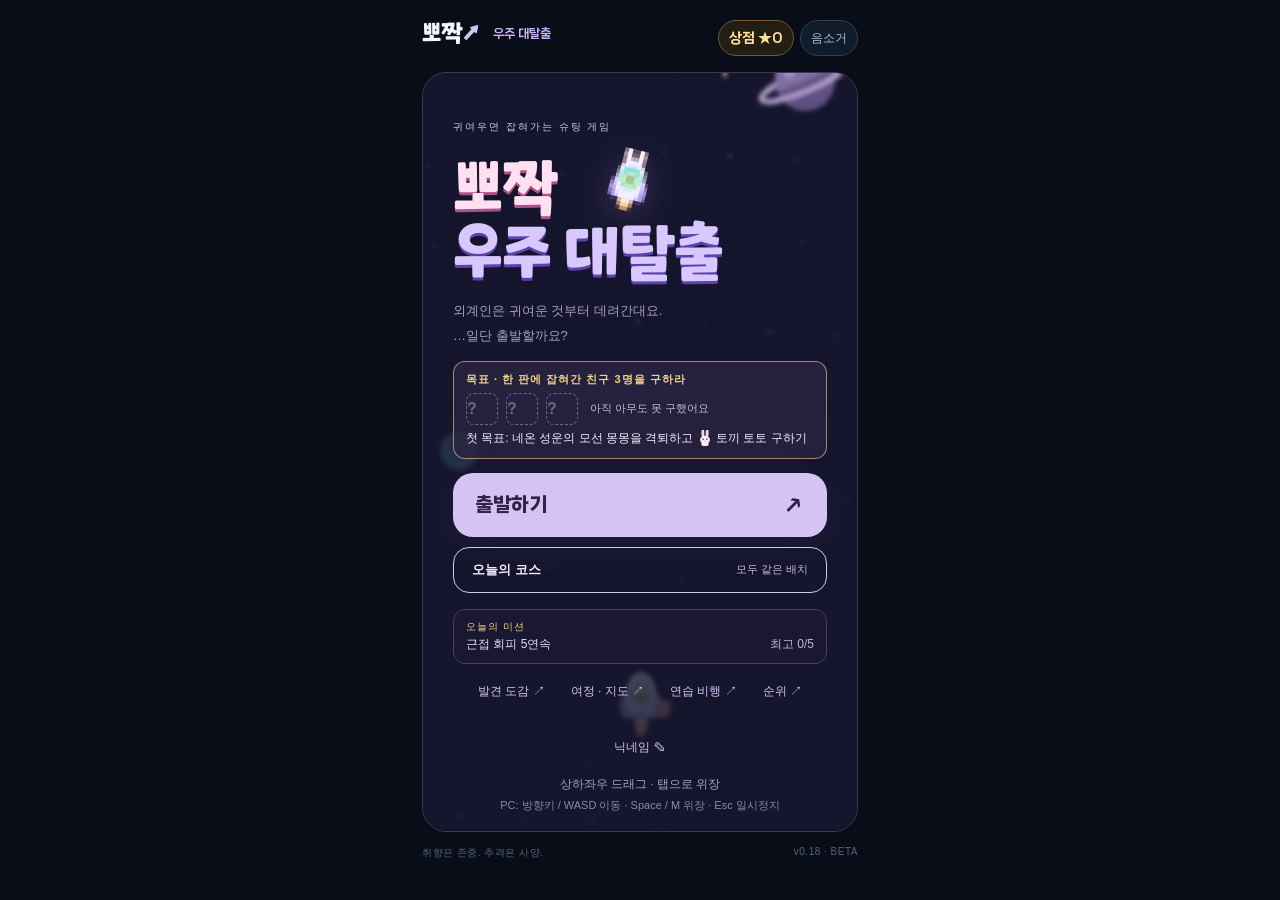
==== commit bef8681f: "v0.18: 세뇌된 친구들 보스 · 외계인 왕 · 끝없는 은하 - 행성 3개 뒤 배신자 3인조(세뇌됨): 빨간 빙글 눈, 당근·깃털·털실 공격 - 깨우면 외계인 왕이 다시 데려가고" ====
--- a/web/index.html
+++ b/web/index.html
@@ -188,7 +188,7 @@
     </section>
   </section>
 
-  <footer><span>취향은 존중. 추격은 사양.</span><span>v0.17 · BETA</span></footer>
+  <footer><span>취향은 존중. 추격은 사양.</span><span>v0.18 · BETA</span></footer>
 </main>
 <div id="old-webview" class="old-webview" hidden>
   <b>WebView 업데이트가 필요해요</b>
